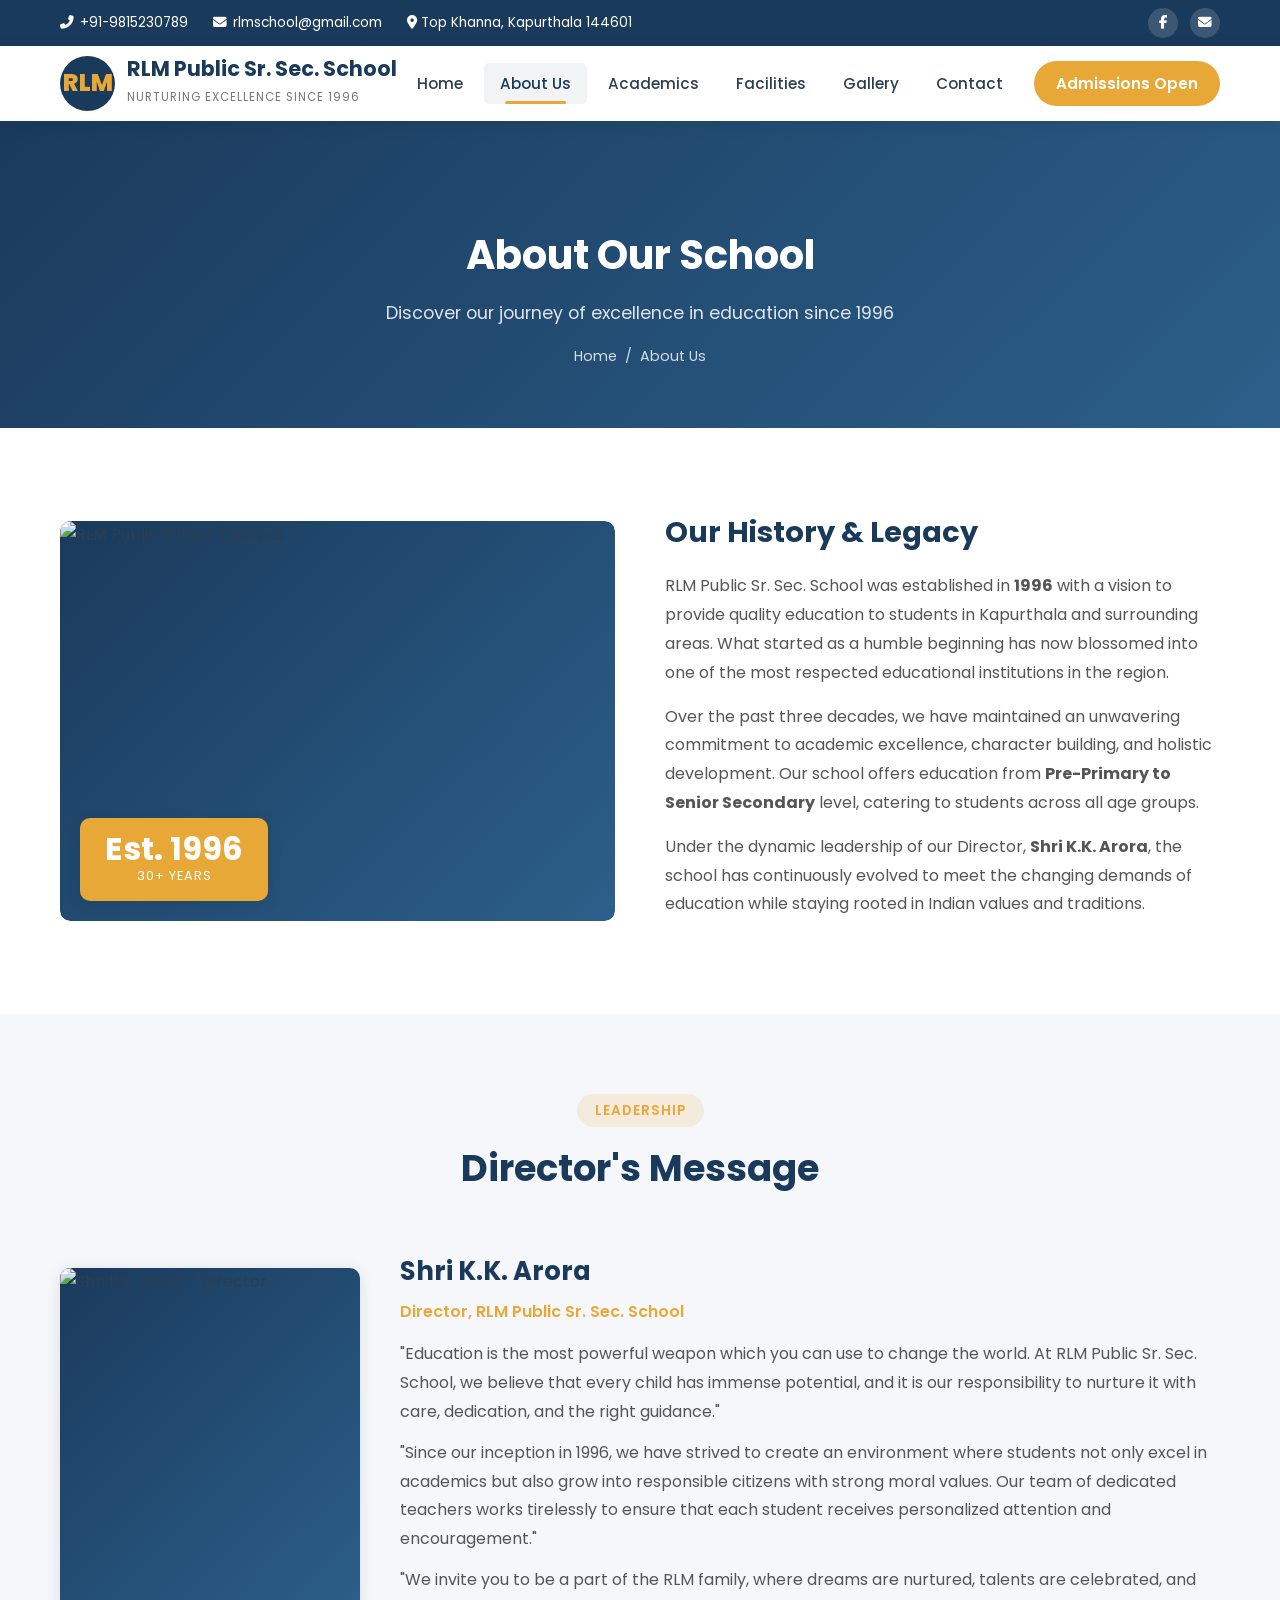
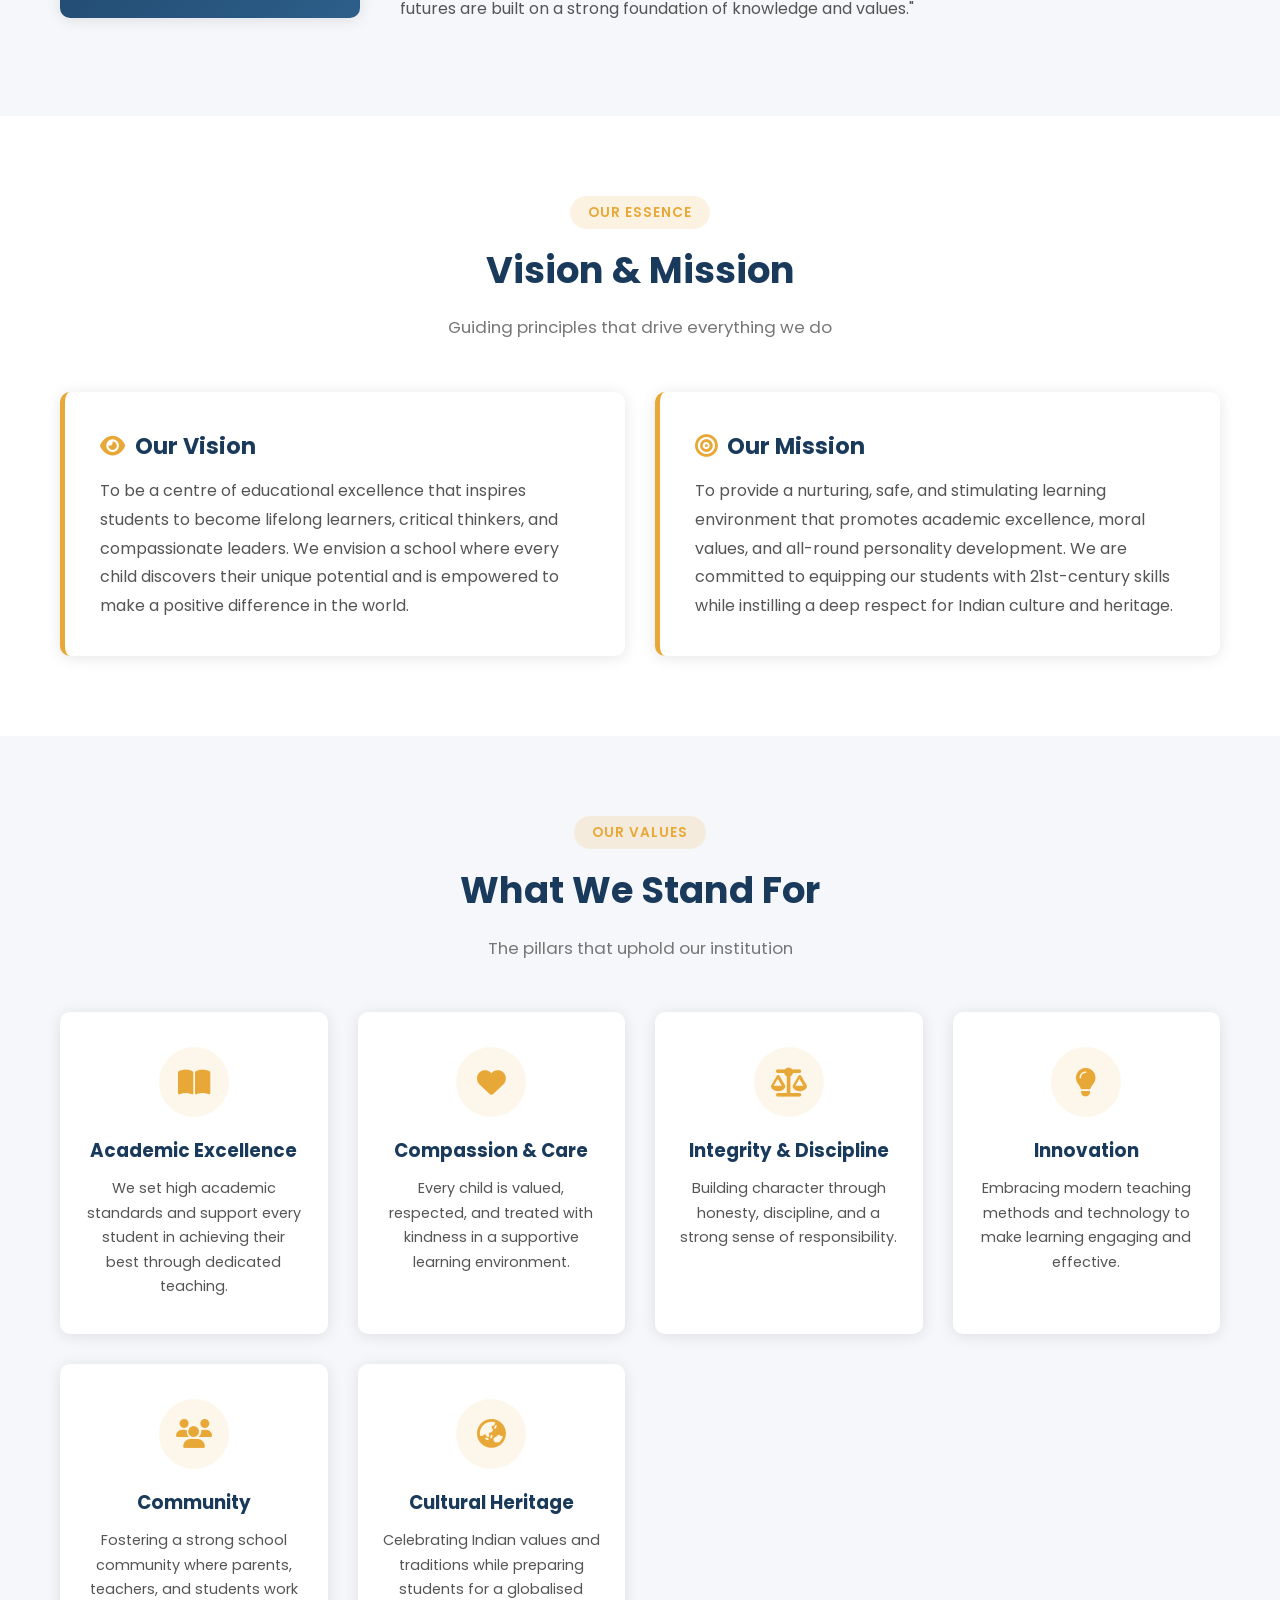
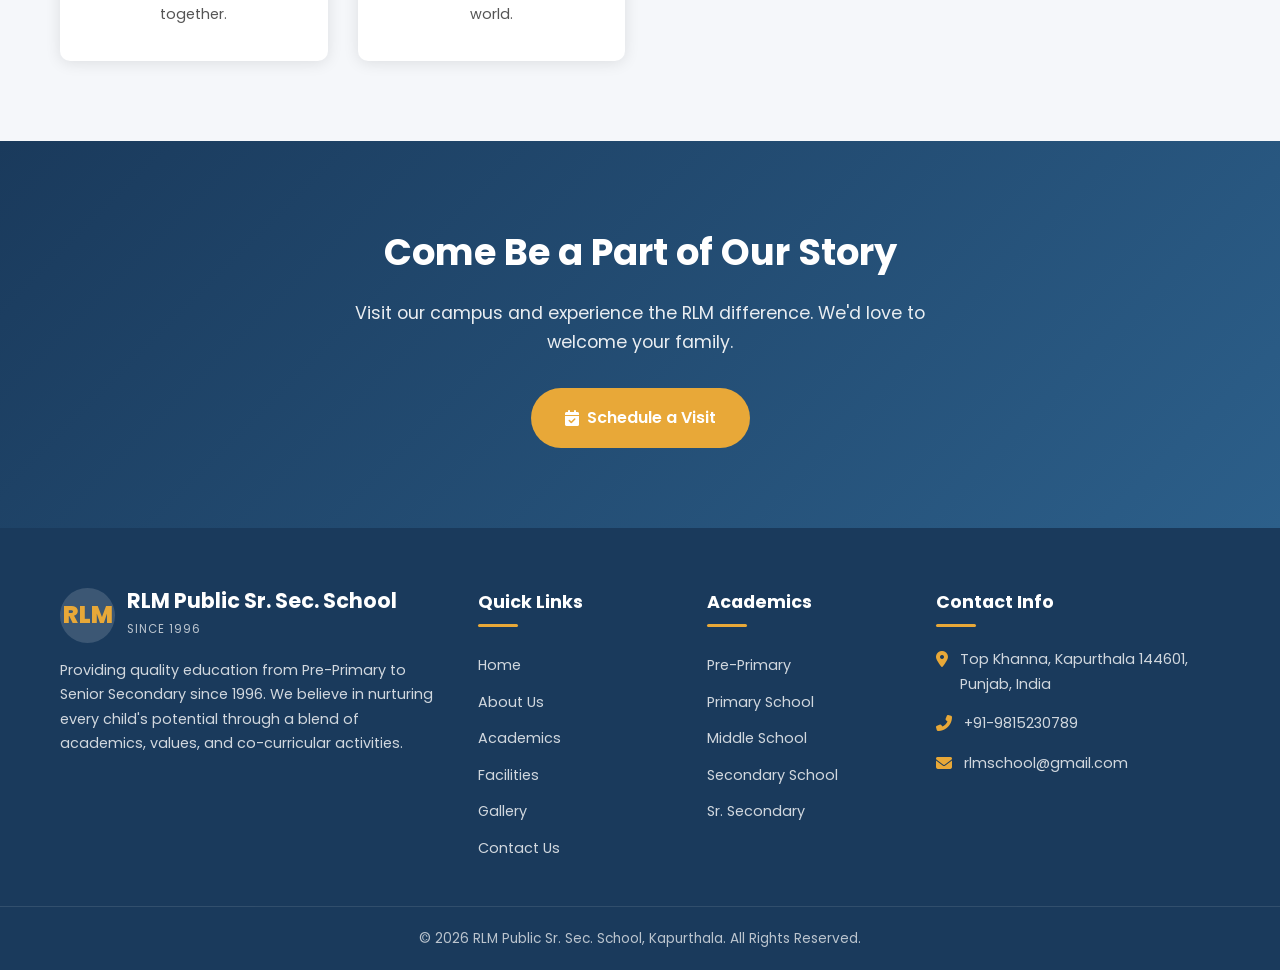
==== about.html @ 1c96d5ab "initial commit" ====
<!DOCTYPE html>
<html lang="en">
<head>
    <meta charset="UTF-8">
    <meta name="viewport" content="width=device-width, initial-scale=1.0">
    <title>About Us | RLM Public Sr. Sec. School</title>
    <meta name="description" content="Learn about RLM Public Sr. Sec. School's history, vision, mission, and leadership. Established 1996 in Kapurthala.">
    <link rel="preconnect" href="https://fonts.googleapis.com">
    <link rel="preconnect" href="https://fonts.gstatic.com" crossorigin>
    <link href="https://fonts.googleapis.com/css2?family=Poppins:wght@300;400;500;600;700;800&display=swap" rel="stylesheet">
    <link rel="stylesheet" href="https://cdnjs.cloudflare.com/ajax/libs/font-awesome/6.5.1/css/all.min.css">
    <link rel="stylesheet" href="css/style.css">
</head>
<body>

    <!-- Top Bar -->
    <div class="top-bar">
        <div class="container">
            <div class="top-bar-left">
                <a href="tel:+919815230789"><i class="fas fa-phone-alt"></i> +91-9815230789</a>
                <a href="mailto:rlmschool@gmail.com"><i class="fas fa-envelope"></i> rlmschool@gmail.com</a>
                <span><i class="fas fa-map-marker-alt"></i> Top Khanna, Kapurthala 144601</span>
            </div>
            <div class="top-bar-right">
                <a href="https://www.facebook.com/p/RLM-Public-SrSecSchool-100057081084611/" target="_blank" rel="noopener" aria-label="Facebook"><i class="fab fa-facebook-f"></i></a>
                <a href="mailto:rlmschool@gmail.com" aria-label="Email"><i class="fas fa-envelope"></i></a>
            </div>
        </div>
    </div>

    <!-- Header -->
    <header class="header">
        <div class="container">
            <a href="index.html" class="logo">
                <div class="logo-icon">RLM</div>
                <div class="logo-text">
                    <h1>RLM Public Sr. Sec. School</h1>
                    <span>Nurturing Excellence Since 1996</span>
                </div>
            </a>
            <nav class="nav-links">
                <a href="index.html">Home</a>
                <a href="about.html" class="active">About Us</a>
                <a href="academics.html">Academics</a>
                <a href="facilities.html">Facilities</a>
                <a href="gallery.html">Gallery</a>
                <a href="contact.html">Contact</a>
                <a href="contact.html" class="btn-admission">Admissions Open</a>
            </nav>
            <button class="hamburger" aria-label="Toggle menu">
                <span></span>
                <span></span>
                <span></span>
            </button>
        </div>
    </header>

    <!-- Page Banner -->
    <section class="page-banner">
        <div class="container">
            <h2>About Our School</h2>
            <p>Discover our journey of excellence in education since 1996</p>
            <div class="breadcrumb">
                <a href="index.html">Home</a> / <span>About Us</span>
            </div>
        </div>
    </section>

    <!-- School History -->
    <section class="section">
        <div class="container">
            <div class="about-grid">
                <div class="about-image">
                    <img src="images/school-building.jpg" alt="RLM Public School Campus"
                         onerror="this.style.background='linear-gradient(135deg, #1a3a5c, #2c5f8a)'; this.style.height='400px';">
                    <div class="experience-badge">
                        <h3>Est. 1996</h3>
                        <p>30+ Years</p>
                    </div>
                </div>
                <div class="about-content">
                    <h3>Our History & Legacy</h3>
                    <p>RLM Public Sr. Sec. School was established in <strong>1996</strong> with a vision to provide quality education to students in Kapurthala and surrounding areas. What started as a humble beginning has now blossomed into one of the most respected educational institutions in the region.</p>
                    <p>Over the past three decades, we have maintained an unwavering commitment to academic excellence, character building, and holistic development. Our school offers education from <strong>Pre-Primary to Senior Secondary</strong> level, catering to students across all age groups.</p>
                    <p>Under the dynamic leadership of our Director, <strong>Shri K.K. Arora</strong>, the school has continuously evolved to meet the changing demands of education while staying rooted in Indian values and traditions.</p>
                </div>
            </div>
        </div>
    </section>

    <!-- Director's Message -->
    <section class="section section-light">
        <div class="container">
            <div class="section-header">
                <span class="label">Leadership</span>
                <h2>Director's Message</h2>
            </div>
            <div class="director-section">
                <div class="director-image">
                    <img src="images/director.jpg" alt="Shri K.K. Arora - Director"
                         onerror="this.style.background='linear-gradient(135deg, #1a3a5c, #2c5f8a)'; this.style.display='flex'; this.style.height='100%';">
                </div>
                <div class="director-info">
                    <h3>Shri K.K. Arora</h3>
                    <span class="designation">Director, RLM Public Sr. Sec. School</span>
                    <p>"Education is the most powerful weapon which you can use to change the world. At RLM Public Sr. Sec. School, we believe that every child has immense potential, and it is our responsibility to nurture it with care, dedication, and the right guidance."</p>
                    <p>"Since our inception in 1996, we have strived to create an environment where students not only excel in academics but also grow into responsible citizens with strong moral values. Our team of dedicated teachers works tirelessly to ensure that each student receives personalized attention and encouragement."</p>
                    <p>"We invite you to be a part of the RLM family, where dreams are nurtured, talents are celebrated, and futures are built on a strong foundation of knowledge and values."</p>
                </div>
            </div>
        </div>
    </section>

    <!-- Vision & Mission -->
    <section class="section">
        <div class="container">
            <div class="section-header">
                <span class="label">Our Essence</span>
                <h2>Vision & Mission</h2>
                <p>Guiding principles that drive everything we do</p>
            </div>
            <div class="vision-mission-grid">
                <div class="vm-card">
                    <h3><i class="fas fa-eye"></i> Our Vision</h3>
                    <p>To be a centre of educational excellence that inspires students to become lifelong learners, critical thinkers, and compassionate leaders. We envision a school where every child discovers their unique potential and is empowered to make a positive difference in the world.</p>
                </div>
                <div class="vm-card">
                    <h3><i class="fas fa-bullseye"></i> Our Mission</h3>
                    <p>To provide a nurturing, safe, and stimulating learning environment that promotes academic excellence, moral values, and all-round personality development. We are committed to equipping our students with 21st-century skills while instilling a deep respect for Indian culture and heritage.</p>
                </div>
            </div>
        </div>
    </section>

    <!-- Core Values -->
    <section class="section section-light">
        <div class="container">
            <div class="section-header">
                <span class="label">Our Values</span>
                <h2>What We Stand For</h2>
                <p>The pillars that uphold our institution</p>
            </div>
            <div class="why-grid">
                <div class="why-card">
                    <div class="icon-circle"><i class="fas fa-book-open"></i></div>
                    <h3>Academic Excellence</h3>
                    <p>We set high academic standards and support every student in achieving their best through dedicated teaching.</p>
                </div>
                <div class="why-card">
                    <div class="icon-circle"><i class="fas fa-heart"></i></div>
                    <h3>Compassion & Care</h3>
                    <p>Every child is valued, respected, and treated with kindness in a supportive learning environment.</p>
                </div>
                <div class="why-card">
                    <div class="icon-circle"><i class="fas fa-balance-scale"></i></div>
                    <h3>Integrity & Discipline</h3>
                    <p>Building character through honesty, discipline, and a strong sense of responsibility.</p>
                </div>
                <div class="why-card">
                    <div class="icon-circle"><i class="fas fa-lightbulb"></i></div>
                    <h3>Innovation</h3>
                    <p>Embracing modern teaching methods and technology to make learning engaging and effective.</p>
                </div>
                <div class="why-card">
                    <div class="icon-circle"><i class="fas fa-users"></i></div>
                    <h3>Community</h3>
                    <p>Fostering a strong school community where parents, teachers, and students work together.</p>
                </div>
                <div class="why-card">
                    <div class="icon-circle"><i class="fas fa-globe-asia"></i></div>
                    <h3>Cultural Heritage</h3>
                    <p>Celebrating Indian values and traditions while preparing students for a globalised world.</p>
                </div>
            </div>
        </div>
    </section>

    <!-- CTA -->
    <section class="cta-section">
        <div class="container">
            <h2>Come Be a Part of Our Story</h2>
            <p>Visit our campus and experience the RLM difference. We'd love to welcome your family.</p>
            <a href="contact.html" class="btn btn-primary"><i class="fas fa-calendar-check"></i> Schedule a Visit</a>
        </div>
    </section>

    <!-- Footer -->
    <footer class="footer">
        <div class="container">
            <div class="footer-grid">
                <div class="footer-about">
                    <a href="index.html" class="logo">
                        <div class="logo-icon">RLM</div>
                        <div class="logo-text">
                            <h1 style="color: #fff;">RLM Public Sr. Sec. School</h1>
                            <span style="color: rgba(255,255,255,0.7);">Since 1996</span>
                        </div>
                    </a>
                    <p>Providing quality education from Pre-Primary to Senior Secondary since 1996. We believe in nurturing every child's potential through a blend of academics, values, and co-curricular activities.</p>
                </div>
                <div class="footer-links">
                    <h4>Quick Links</h4>
                    <a href="index.html">Home</a>
                    <a href="about.html">About Us</a>
                    <a href="academics.html">Academics</a>
                    <a href="facilities.html">Facilities</a>
                    <a href="gallery.html">Gallery</a>
                    <a href="contact.html">Contact Us</a>
                </div>
                <div class="footer-links">
                    <h4>Academics</h4>
                    <a href="academics.html">Pre-Primary</a>
                    <a href="academics.html">Primary School</a>
                    <a href="academics.html">Middle School</a>
                    <a href="academics.html">Secondary School</a>
                    <a href="academics.html">Sr. Secondary</a>
                </div>
                <div>
                    <h4>Contact Info</h4>
                    <div class="footer-contact-item">
                        <i class="fas fa-map-marker-alt"></i>
                        <p>Top Khanna, Kapurthala 144601, Punjab, India</p>
                    </div>
                    <div class="footer-contact-item">
                        <i class="fas fa-phone-alt"></i>
                        <a href="tel:+919815230789">+91-9815230789</a>
                    </div>
                    <div class="footer-contact-item">
                        <i class="fas fa-envelope"></i>
                        <a href="mailto:rlmschool@gmail.com">rlmschool@gmail.com</a>
                    </div>
                </div>
            </div>
        </div>
        <div class="footer-bottom">
            <div class="container">
                &copy; 2026 RLM Public Sr. Sec. School, Kapurthala. All Rights Reserved.
            </div>
        </div>
    </footer>

    <button class="scroll-top" aria-label="Scroll to top"><i class="fas fa-arrow-up"></i></button>
    <div class="lightbox"><span class="lightbox-close">&times;</span><img src="" alt=""></div>
    <script src="js/main.js"></script>
</body>
</html>
---- css/style.css ----
/* ===== ROOT VARIABLES ===== */
:root {
    --primary: #1a3a5c;
    --primary-light: #2c5f8a;
    --secondary: #e8a838;
    --secondary-light: #f0c060;
    --accent: #c0392b;
    --white: #ffffff;
    --light-bg: #f5f7fa;
    --light-gray: #e9ecef;
    --text-dark: #2c3e50;
    --text-medium: #555;
    --text-light: #777;
    --shadow: 0 2px 15px rgba(0,0,0,0.1);
    --shadow-hover: 0 8px 30px rgba(0,0,0,0.15);
    --radius: 10px;
    --transition: all 0.3s ease;
}

/* ===== RESET & BASE ===== */
*, *::before, *::after {
    margin: 0;
    padding: 0;
    box-sizing: border-box;
}

html {
    scroll-behavior: smooth;
}

body {
    font-family: 'Poppins', sans-serif;
    color: var(--text-dark);
    line-height: 1.7;
    overflow-x: hidden;
}

a {
    text-decoration: none;
    color: inherit;
}

ul {
    list-style: none;
}

img {
    max-width: 100%;
    height: auto;
    display: block;
}

.container {
    max-width: 1200px;
    margin: 0 auto;
    padding: 0 20px;
}

/* ===== TOP BAR ===== */
.top-bar {
    background: var(--primary);
    color: var(--white);
    padding: 8px 0;
    font-size: 0.85rem;
}

.top-bar .container {
    display: flex;
    justify-content: space-between;
    align-items: center;
    flex-wrap: wrap;
    gap: 10px;
}

.top-bar-left {
    display: flex;
    gap: 25px;
    align-items: center;
}

.top-bar-left a {
    color: var(--white);
    display: flex;
    align-items: center;
    gap: 6px;
    transition: var(--transition);
}

.top-bar-left a:hover {
    color: var(--secondary);
}

.top-bar-right {
    display: flex;
    gap: 12px;
}

.top-bar-right a {
    color: var(--white);
    width: 30px;
    height: 30px;
    border-radius: 50%;
    display: flex;
    align-items: center;
    justify-content: center;
    background: rgba(255,255,255,0.15);
    transition: var(--transition);
}

.top-bar-right a:hover {
    background: var(--secondary);
    transform: scale(1.1);
}

/* ===== HEADER / NAVBAR ===== */
.header {
    background: var(--white);
    box-shadow: var(--shadow);
    position: sticky;
    top: 0;
    z-index: 1000;
}

.header .container {
    display: flex;
    justify-content: space-between;
    align-items: center;
    padding: 10px 20px;
}

.logo {
    display: flex;
    align-items: center;
    gap: 12px;
}

.logo-icon {
    width: 55px;
    height: 55px;
    background: var(--primary);
    border-radius: 50%;
    display: flex;
    align-items: center;
    justify-content: center;
    color: var(--secondary);
    font-size: 1.5rem;
    font-weight: 800;
    flex-shrink: 0;
}

.logo-text h1 {
    font-size: 1.3rem;
    color: var(--primary);
    font-weight: 700;
    line-height: 1.2;
}

.logo-text span {
    font-size: 0.72rem;
    color: var(--text-light);
    letter-spacing: 1px;
    text-transform: uppercase;
}

.nav-links {
    display: flex;
    gap: 5px;
    align-items: center;
}

.nav-links a {
    padding: 8px 16px;
    font-size: 0.95rem;
    color: var(--text-dark);
    font-weight: 500;
    border-radius: 5px;
    transition: var(--transition);
    position: relative;
}

.nav-links a:hover,
.nav-links a.active {
    color: var(--primary);
    background: rgba(26,58,92,0.06);
}

.nav-links a.active::after {
    content: '';
    position: absolute;
    bottom: 0;
    left: 50%;
    transform: translateX(-50%);
    width: 60%;
    height: 3px;
    background: var(--secondary);
    border-radius: 2px;
}

.nav-links .btn-admission {
    background: var(--secondary);
    color: var(--white);
    padding: 10px 22px;
    border-radius: 25px;
    font-weight: 600;
    margin-left: 10px;
}

.nav-links .btn-admission:hover {
    background: var(--secondary-light);
    transform: translateY(-2px);
}

/* Hamburger */
.hamburger {
    display: none;
    flex-direction: column;
    gap: 5px;
    cursor: pointer;
    z-index: 1001;
    background: none;
    border: none;
    padding: 5px;
}

.hamburger span {
    width: 28px;
    height: 3px;
    background: var(--primary);
    border-radius: 3px;
    transition: var(--transition);
}

.hamburger.active span:nth-child(1) {
    transform: rotate(45deg) translate(6px, 6px);
}

.hamburger.active span:nth-child(2) {
    opacity: 0;
}

.hamburger.active span:nth-child(3) {
    transform: rotate(-45deg) translate(6px, -6px);
}

/* ===== HERO SECTION ===== */
.hero {
    position: relative;
    min-height: 85vh;
    display: flex;
    align-items: center;
    justify-content: center;
    text-align: center;
    background: linear-gradient(135deg, var(--primary) 0%, var(--primary-light) 100%);
    overflow: hidden;
}

.hero-bg-pattern {
    position: absolute;
    inset: 0;
    background-image: 
        radial-gradient(circle at 20% 50%, rgba(232,168,56,0.15) 0%, transparent 50%),
        radial-gradient(circle at 80% 20%, rgba(255,255,255,0.08) 0%, transparent 40%),
        radial-gradient(circle at 60% 80%, rgba(232,168,56,0.1) 0%, transparent 45%);
}

.hero-content {
    position: relative;
    z-index: 2;
    color: var(--white);
    padding: 40px 20px;
    max-width: 800px;
}

.hero-badge {
    display: inline-block;
    background: rgba(232,168,56,0.2);
    border: 1px solid rgba(232,168,56,0.4);
    padding: 6px 20px;
    border-radius: 25px;
    font-size: 0.85rem;
    margin-bottom: 20px;
    letter-spacing: 1px;
}

.hero-content h2 {
    font-size: 3.2rem;
    font-weight: 800;
    line-height: 1.2;
    margin-bottom: 15px;
    text-shadow: 0 2px 10px rgba(0,0,0,0.2);
}

.hero-content h2 span {
    color: var(--secondary);
}

.hero-content p {
    font-size: 1.15rem;
    opacity: 0.9;
    margin-bottom: 35px;
    max-width: 600px;
    margin-left: auto;
    margin-right: auto;
}

.hero-buttons {
    display: flex;
    gap: 15px;
    justify-content: center;
    flex-wrap: wrap;
}

.btn {
    display: inline-flex;
    align-items: center;
    gap: 8px;
    padding: 14px 32px;
    border-radius: 30px;
    font-weight: 600;
    font-size: 1rem;
    transition: var(--transition);
    border: 2px solid transparent;
    cursor: pointer;
    font-family: inherit;
}

.btn-primary {
    background: var(--secondary);
    color: var(--white);
}

.btn-primary:hover {
    background: var(--secondary-light);
    transform: translateY(-3px);
    box-shadow: 0 8px 25px rgba(232,168,56,0.4);
}

.btn-outline {
    background: transparent;
    color: var(--white);
    border-color: rgba(255,255,255,0.5);
}

.btn-outline:hover {
    background: var(--white);
    color: var(--primary);
    transform: translateY(-3px);
}

.hero-stats {
    display: flex;
    justify-content: center;
    gap: 50px;
    margin-top: 50px;
    flex-wrap: wrap;
}

.hero-stat {
    text-align: center;
}

.hero-stat h3 {
    font-size: 2.5rem;
    font-weight: 800;
    color: var(--secondary);
}

.hero-stat p {
    font-size: 0.9rem;
    opacity: 0.8;
    margin-bottom: 0;
}

/* ===== MARQUEE / ANNOUNCEMENT ===== */
.announcement-bar {
    background: var(--secondary);
    color: var(--white);
    padding: 10px 0;
    overflow: hidden;
}

.marquee-content {
    display: flex;
    animation: marqueeScroll 25s linear infinite;
    white-space: nowrap;
    gap: 80px;
}

.marquee-content span {
    display: inline-flex;
    align-items: center;
    gap: 8px;
    font-weight: 500;
    font-size: 0.95rem;
}

@keyframes marqueeScroll {
    0% { transform: translateX(0); }
    100% { transform: translateX(-50%); }
}

/* ===== SECTION COMMON ===== */
.section {
    padding: 80px 0;
}

.section-light {
    background: var(--light-bg);
}

.section-header {
    text-align: center;
    margin-bottom: 50px;
}

.section-header .label {
    display: inline-block;
    background: rgba(232,168,56,0.15);
    color: var(--secondary);
    padding: 5px 18px;
    border-radius: 20px;
    font-size: 0.85rem;
    font-weight: 600;
    margin-bottom: 10px;
    letter-spacing: 1px;
    text-transform: uppercase;
}

.section-header h2 {
    font-size: 2.3rem;
    color: var(--primary);
    margin-bottom: 12px;
}

.section-header p {
    color: var(--text-light);
    max-width: 600px;
    margin: 0 auto;
    font-size: 1.05rem;
}

/* ===== ABOUT SECTION (Home) ===== */
.about-grid {
    display: grid;
    grid-template-columns: 1fr 1fr;
    gap: 50px;
    align-items: center;
}

.about-image {
    position: relative;
    border-radius: var(--radius);
    overflow: hidden;
}

.about-image img {
    width: 100%;
    height: 400px;
    object-fit: cover;
    border-radius: var(--radius);
}

.about-image .experience-badge {
    position: absolute;
    bottom: 20px;
    left: 20px;
    background: var(--secondary);
    color: var(--white);
    padding: 15px 25px;
    border-radius: var(--radius);
    text-align: center;
    box-shadow: var(--shadow);
}

.experience-badge h3 {
    font-size: 2rem;
    line-height: 1;
}

.experience-badge p {
    font-size: 0.8rem;
    text-transform: uppercase;
    letter-spacing: 1px;
}

.about-content h3 {
    font-size: 1.8rem;
    color: var(--primary);
    margin-bottom: 15px;
}

.about-content p {
    color: var(--text-medium);
    margin-bottom: 15px;
    line-height: 1.8;
}

.about-features {
    display: grid;
    grid-template-columns: 1fr 1fr;
    gap: 15px;
    margin-top: 25px;
}

.about-feature {
    display: flex;
    align-items: center;
    gap: 10px;
    padding: 10px;
    background: var(--light-bg);
    border-radius: 8px;
}

.about-feature i {
    color: var(--secondary);
    font-size: 1.2rem;
}

.about-feature span {
    font-weight: 500;
    font-size: 0.9rem;
}

/* ===== PROGRAMS / ACADEMICS CARDS ===== */
.programs-grid {
    display: grid;
    grid-template-columns: repeat(auto-fit, minmax(280px, 1fr));
    gap: 30px;
}

.program-card {
    background: var(--white);
    border-radius: var(--radius);
    overflow: hidden;
    box-shadow: var(--shadow);
    transition: var(--transition);
}

.program-card:hover {
    transform: translateY(-8px);
    box-shadow: var(--shadow-hover);
}

.program-card-icon {
    height: 180px;
    display: flex;
    align-items: center;
    justify-content: center;
    font-size: 4rem;
    color: var(--white);
}

.program-card-icon.pre-primary { background: linear-gradient(135deg, #e74c3c, #e8a838); }
.program-card-icon.primary { background: linear-gradient(135deg, #3498db, #2ecc71); }
.program-card-icon.middle { background: linear-gradient(135deg, #9b59b6, #3498db); }
.program-card-icon.secondary { background: linear-gradient(135deg, #1a3a5c, #2c5f8a); }
.program-card-icon.sr-secondary { background: linear-gradient(135deg, #e8a838, #e74c3c); }

.program-card-body {
    padding: 25px;
}

.program-card-body h3 {
    font-size: 1.3rem;
    color: var(--primary);
    margin-bottom: 10px;
}

.program-card-body p {
    color: var(--text-medium);
    font-size: 0.95rem;
    line-height: 1.7;
}

/* ===== FACILITIES ===== */
.facilities-grid {
    display: grid;
    grid-template-columns: repeat(auto-fit, minmax(250px, 1fr));
    gap: 25px;
}

.facility-card {
    background: var(--white);
    padding: 30px;
    border-radius: var(--radius);
    text-align: center;
    box-shadow: var(--shadow);
    transition: var(--transition);
    border-top: 4px solid transparent;
}

.facility-card:hover {
    transform: translateY(-5px);
    border-top-color: var(--secondary);
    box-shadow: var(--shadow-hover);
}

.facility-card i {
    font-size: 2.5rem;
    color: var(--secondary);
    margin-bottom: 15px;
}

.facility-card h3 {
    font-size: 1.15rem;
    color: var(--primary);
    margin-bottom: 10px;
}

.facility-card p {
    color: var(--text-medium);
    font-size: 0.9rem;
}

/* ===== WHY CHOOSE US ===== */
.why-grid {
    display: grid;
    grid-template-columns: repeat(auto-fit, minmax(250px, 1fr));
    gap: 30px;
}

.why-card {
    text-align: center;
    padding: 35px 25px;
    border-radius: var(--radius);
    background: var(--white);
    box-shadow: var(--shadow);
    transition: var(--transition);
}

.why-card:hover {
    transform: translateY(-5px);
    box-shadow: var(--shadow-hover);
}

.why-card .icon-circle {
    width: 70px;
    height: 70px;
    border-radius: 50%;
    background: rgba(232,168,56,0.1);
    display: flex;
    align-items: center;
    justify-content: center;
    margin: 0 auto 18px;
}

.why-card .icon-circle i {
    font-size: 1.8rem;
    color: var(--secondary);
}

.why-card h3 {
    font-size: 1.15rem;
    color: var(--primary);
    margin-bottom: 10px;
}

.why-card p {
    color: var(--text-medium);
    font-size: 0.9rem;
}

/* ===== GALLERY ===== */
.gallery-grid {
    display: grid;
    grid-template-columns: repeat(auto-fill, minmax(280px, 1fr));
    gap: 20px;
}

.gallery-item {
    position: relative;
    border-radius: var(--radius);
    overflow: hidden;
    height: 250px;
    cursor: pointer;
}

.gallery-item img {
    width: 100%;
    height: 100%;
    object-fit: cover;
    transition: transform 0.5s ease;
}

.gallery-item:hover img {
    transform: scale(1.1);
}

.gallery-overlay {
    position: absolute;
    inset: 0;
    background: rgba(26,58,92,0.6);
    display: flex;
    align-items: center;
    justify-content: center;
    opacity: 0;
    transition: var(--transition);
}

.gallery-item:hover .gallery-overlay {
    opacity: 1;
}

.gallery-overlay i {
    color: var(--white);
    font-size: 2rem;
}

/* ===== CTA SECTION ===== */
.cta-section {
    background: linear-gradient(135deg, var(--primary) 0%, var(--primary-light) 100%);
    padding: 80px 0;
    text-align: center;
    color: var(--white);
}

.cta-section h2 {
    font-size: 2.3rem;
    margin-bottom: 15px;
}

.cta-section p {
    font-size: 1.1rem;
    opacity: 0.9;
    max-width: 600px;
    margin: 0 auto 30px;
}

/* ===== CONTACT / MAP ===== */
.contact-grid {
    display: grid;
    grid-template-columns: 1fr 1fr;
    gap: 40px;
}

.contact-info-cards {
    display: flex;
    flex-direction: column;
    gap: 20px;
}

.contact-card {
    display: flex;
    align-items: flex-start;
    gap: 18px;
    padding: 25px;
    background: var(--white);
    border-radius: var(--radius);
    box-shadow: var(--shadow);
    transition: var(--transition);
}

.contact-card:hover {
    transform: translateX(5px);
    box-shadow: var(--shadow-hover);
}

.contact-card .icon-box {
    width: 55px;
    height: 55px;
    border-radius: 12px;
    background: rgba(232,168,56,0.12);
    display: flex;
    align-items: center;
    justify-content: center;
    flex-shrink: 0;
}

.contact-card .icon-box i {
    font-size: 1.4rem;
    color: var(--secondary);
}

.contact-card h4 {
    font-size: 1.05rem;
    color: var(--primary);
    margin-bottom: 5px;
}

.contact-card p, .contact-card a {
    color: var(--text-medium);
    font-size: 0.95rem;
}

.contact-card a:hover {
    color: var(--secondary);
}

.contact-form {
    background: var(--white);
    padding: 35px;
    border-radius: var(--radius);
    box-shadow: var(--shadow);
}

.contact-form h3 {
    font-size: 1.5rem;
    color: var(--primary);
    margin-bottom: 20px;
}

.form-group {
    margin-bottom: 18px;
}

.form-group label {
    display: block;
    font-weight: 500;
    margin-bottom: 6px;
    color: var(--text-dark);
    font-size: 0.9rem;
}

.form-group input,
.form-group textarea,
.form-group select {
    width: 100%;
    padding: 12px 16px;
    border: 2px solid var(--light-gray);
    border-radius: 8px;
    font-family: inherit;
    font-size: 0.95rem;
    transition: var(--transition);
    outline: none;
}

.form-group input:focus,
.form-group textarea:focus,
.form-group select:focus {
    border-color: var(--primary);
    box-shadow: 0 0 0 3px rgba(26,58,92,0.1);
}

.form-group textarea {
    resize: vertical;
    min-height: 120px;
}

.form-row {
    display: grid;
    grid-template-columns: 1fr 1fr;
    gap: 15px;
}

.btn-submit {
    background: var(--primary);
    color: var(--white);
    padding: 14px 40px;
    border: none;
    border-radius: 30px;
    font-size: 1rem;
    font-weight: 600;
    cursor: pointer;
    transition: var(--transition);
    font-family: inherit;
}

.btn-submit:hover {
    background: var(--primary-light);
    transform: translateY(-2px);
    box-shadow: 0 5px 20px rgba(26,58,92,0.3);
}

.map-container {
    border-radius: var(--radius);
    overflow: hidden;
    box-shadow: var(--shadow);
    margin-top: 50px;
}

.map-container iframe {
    width: 100%;
    height: 350px;
    border: 0;
}

/* ===== ABOUT PAGE ===== */
.page-banner {
    background: linear-gradient(135deg, var(--primary) 0%, var(--primary-light) 100%);
    padding: 100px 0 60px;
    text-align: center;
    color: var(--white);
}

.page-banner h2 {
    font-size: 2.5rem;
    margin-bottom: 10px;
}

.page-banner p {
    font-size: 1.1rem;
    opacity: 0.85;
}

.breadcrumb {
    display: flex;
    justify-content: center;
    gap: 8px;
    margin-top: 15px;
    font-size: 0.9rem;
    opacity: 0.8;
}

.breadcrumb a:hover {
    color: var(--secondary);
}

.vision-mission-grid {
    display: grid;
    grid-template-columns: 1fr 1fr;
    gap: 30px;
}

.vm-card {
    padding: 35px;
    border-radius: var(--radius);
    background: var(--white);
    box-shadow: var(--shadow);
    border-left: 5px solid var(--secondary);
}

.vm-card h3 {
    font-size: 1.4rem;
    color: var(--primary);
    margin-bottom: 12px;
    display: flex;
    align-items: center;
    gap: 10px;
}

.vm-card h3 i {
    color: var(--secondary);
}

.vm-card p {
    color: var(--text-medium);
    line-height: 1.8;
}

.director-section {
    display: grid;
    grid-template-columns: 300px 1fr;
    gap: 40px;
    align-items: center;
}

.director-image {
    width: 300px;
    height: 350px;
    border-radius: var(--radius);
    overflow: hidden;
    box-shadow: var(--shadow);
}

.director-image img {
    width: 100%;
    height: 100%;
    object-fit: cover;
}

.director-info h3 {
    font-size: 1.6rem;
    color: var(--primary);
    margin-bottom: 5px;
}

.director-info .designation {
    color: var(--secondary);
    font-weight: 600;
    margin-bottom: 15px;
    display: block;
}

.director-info p {
    color: var(--text-medium);
    line-height: 1.8;
    margin-bottom: 12px;
}

/* ===== ACADEMICS PAGE ===== */
.academic-detail {
    display: grid;
    grid-template-columns: 1fr 1fr;
    gap: 40px;
    align-items: center;
    margin-bottom: 60px;
    padding-bottom: 60px;
    border-bottom: 1px solid var(--light-gray);
}

.academic-detail:last-child {
    border-bottom: none;
    margin-bottom: 0;
    padding-bottom: 0;
}

.academic-detail.reverse {
    direction: rtl;
}

.academic-detail.reverse > * {
    direction: ltr;
}

.academic-detail-content h3 {
    font-size: 1.5rem;
    color: var(--primary);
    margin-bottom: 12px;
}

.academic-detail-content p {
    color: var(--text-medium);
    margin-bottom: 12px;
    line-height: 1.8;
}

.academic-detail-content ul {
    list-style: none;
    padding: 0;
}

.academic-detail-content ul li {
    padding: 6px 0;
    color: var(--text-medium);
    display: flex;
    align-items: center;
    gap: 10px;
}

.academic-detail-content ul li i {
    color: var(--secondary);
    font-size: 0.8rem;
}

.academic-detail-image {
    border-radius: var(--radius);
    overflow: hidden;
    height: 300px;
}

.academic-detail-image img {
    width: 100%;
    height: 100%;
    object-fit: cover;
}

/* ===== FOOTER ===== */
.footer {
    background: var(--primary);
    color: var(--white);
    padding: 60px 0 0;
}

.footer-grid {
    display: grid;
    grid-template-columns: 2fr 1fr 1fr 1.5fr;
    gap: 40px;
    padding-bottom: 40px;
}

.footer-about .logo {
    margin-bottom: 15px;
}

.footer-about .logo-icon {
    background: rgba(255,255,255,0.15);
}

.footer-about p {
    opacity: 0.8;
    font-size: 0.9rem;
    line-height: 1.7;
}

.footer h4 {
    font-size: 1.1rem;
    margin-bottom: 20px;
    position: relative;
    padding-bottom: 10px;
}

.footer h4::after {
    content: '';
    position: absolute;
    bottom: 0;
    left: 0;
    width: 40px;
    height: 3px;
    background: var(--secondary);
    border-radius: 2px;
}

.footer-links a {
    display: block;
    padding: 6px 0;
    opacity: 0.8;
    font-size: 0.9rem;
    transition: var(--transition);
}

.footer-links a:hover {
    opacity: 1;
    color: var(--secondary);
    padding-left: 5px;
}

.footer-contact-item {
    display: flex;
    gap: 12px;
    margin-bottom: 15px;
    align-items: flex-start;
}

.footer-contact-item i {
    color: var(--secondary);
    margin-top: 4px;
}

.footer-contact-item p, .footer-contact-item a {
    opacity: 0.8;
    font-size: 0.9rem;
}

.footer-contact-item a:hover {
    color: var(--secondary);
    opacity: 1;
}

.footer-bottom {
    border-top: 1px solid rgba(255,255,255,0.15);
    padding: 20px 0;
    text-align: center;
    font-size: 0.85rem;
    opacity: 0.7;
}

/* ===== LIGHTBOX ===== */
.lightbox {
    display: none;
    position: fixed;
    inset: 0;
    background: rgba(0,0,0,0.9);
    z-index: 9999;
    align-items: center;
    justify-content: center;
    padding: 20px;
}

.lightbox.active {
    display: flex;
}

.lightbox img {
    max-width: 90%;
    max-height: 90vh;
    border-radius: 8px;
    box-shadow: 0 0 50px rgba(0,0,0,0.5);
}

.lightbox-close {
    position: absolute;
    top: 20px;
    right: 30px;
    color: var(--white);
    font-size: 2.5rem;
    cursor: pointer;
    line-height: 1;
    z-index: 10000;
}

.lightbox-close:hover {
    color: var(--secondary);
}

/* ===== SCROLL TO TOP ===== */
.scroll-top {
    position: fixed;
    bottom: 30px;
    right: 30px;
    width: 45px;
    height: 45px;
    background: var(--secondary);
    color: var(--white);
    border: none;
    border-radius: 50%;
    cursor: pointer;
    display: none;
    align-items: center;
    justify-content: center;
    font-size: 1.2rem;
    box-shadow: var(--shadow);
    transition: var(--transition);
    z-index: 999;
}

.scroll-top.show {
    display: flex;
}

.scroll-top:hover {
    background: var(--primary);
    transform: translateY(-3px);
}

/* ===== RESPONSIVE ===== */
@media (max-width: 992px) {
    .hero-content h2 {
        font-size: 2.5rem;
    }

    .about-grid,
    .contact-grid,
    .vision-mission-grid,
    .director-section,
    .academic-detail {
        grid-template-columns: 1fr;
    }

    .academic-detail.reverse {
        direction: ltr;
    }

    .director-image {
        width: 200px;
        height: 250px;
        margin: 0 auto;
    }

    .footer-grid {
        grid-template-columns: 1fr 1fr;
    }
}

@media (max-width: 768px) {
    .top-bar .container {
        justify-content: center;
        text-align: center;
    }

    .hamburger {
        display: flex;
    }

    .nav-links {
        position: fixed;
        top: 0;
        right: -100%;
        width: 280px;
        height: 100vh;
        background: var(--white);
        flex-direction: column;
        padding: 80px 30px 30px;
        box-shadow: -5px 0 30px rgba(0,0,0,0.1);
        z-index: 1000;
        transition: var(--transition);
        gap: 5px;
    }

    .nav-links.active {
        right: 0;
    }

    .nav-links a {
        padding: 12px 16px;
        width: 100%;
        border-radius: 8px;
    }

    .hero-content h2 {
        font-size: 2rem;
    }

    .hero-stats {
        gap: 25px;
    }

    .hero-stat h3 {
        font-size: 1.8rem;
    }

    .section {
        padding: 50px 0;
    }

    .section-header h2 {
        font-size: 1.8rem;
    }

    .form-row {
        grid-template-columns: 1fr;
    }

    .footer-grid {
        grid-template-columns: 1fr;
    }

    .about-features {
        grid-template-columns: 1fr;
    }

    .cta-section h2 {
        font-size: 1.8rem;
    }
}

@media (max-width: 480px) {
    .hero-content h2 {
        font-size: 1.6rem;
    }

    .logo-text h1 {
        font-size: 1.1rem;
    }

    .page-banner h2 {
        font-size: 1.8rem;
    }
}
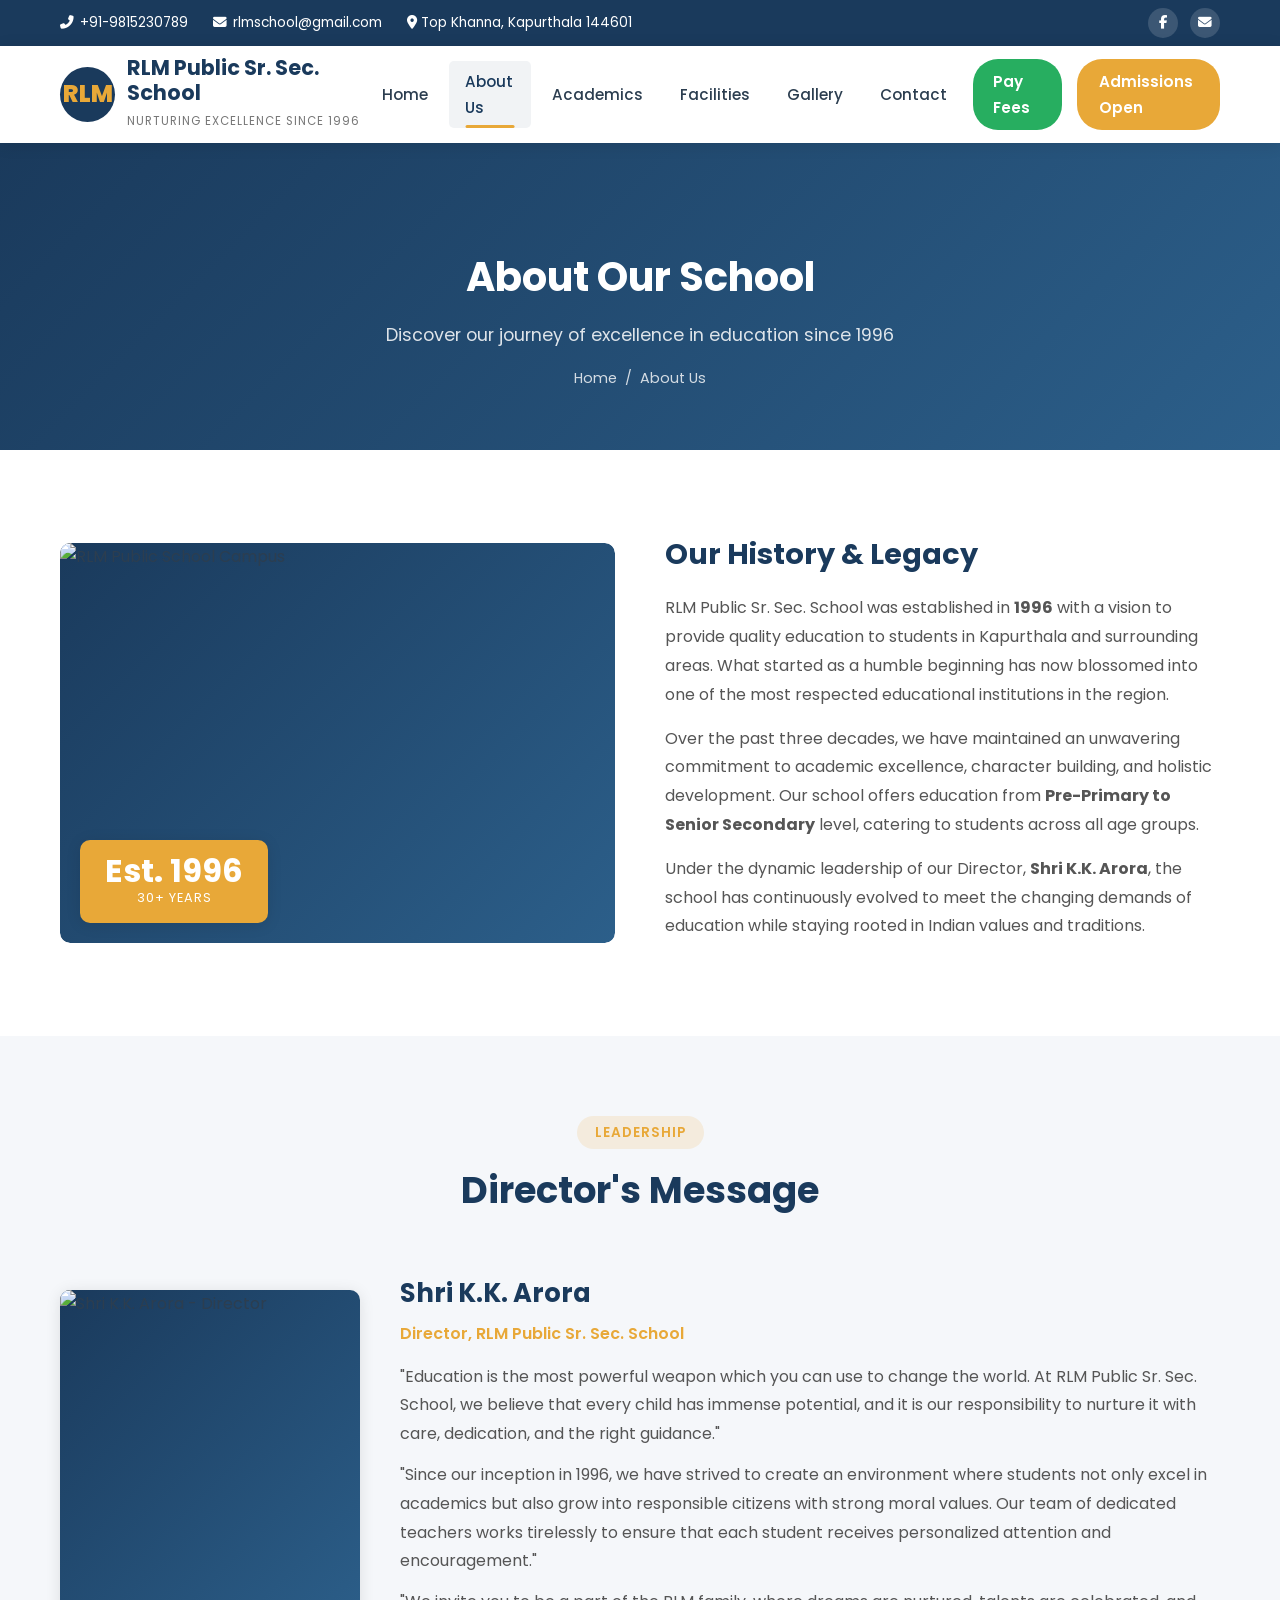
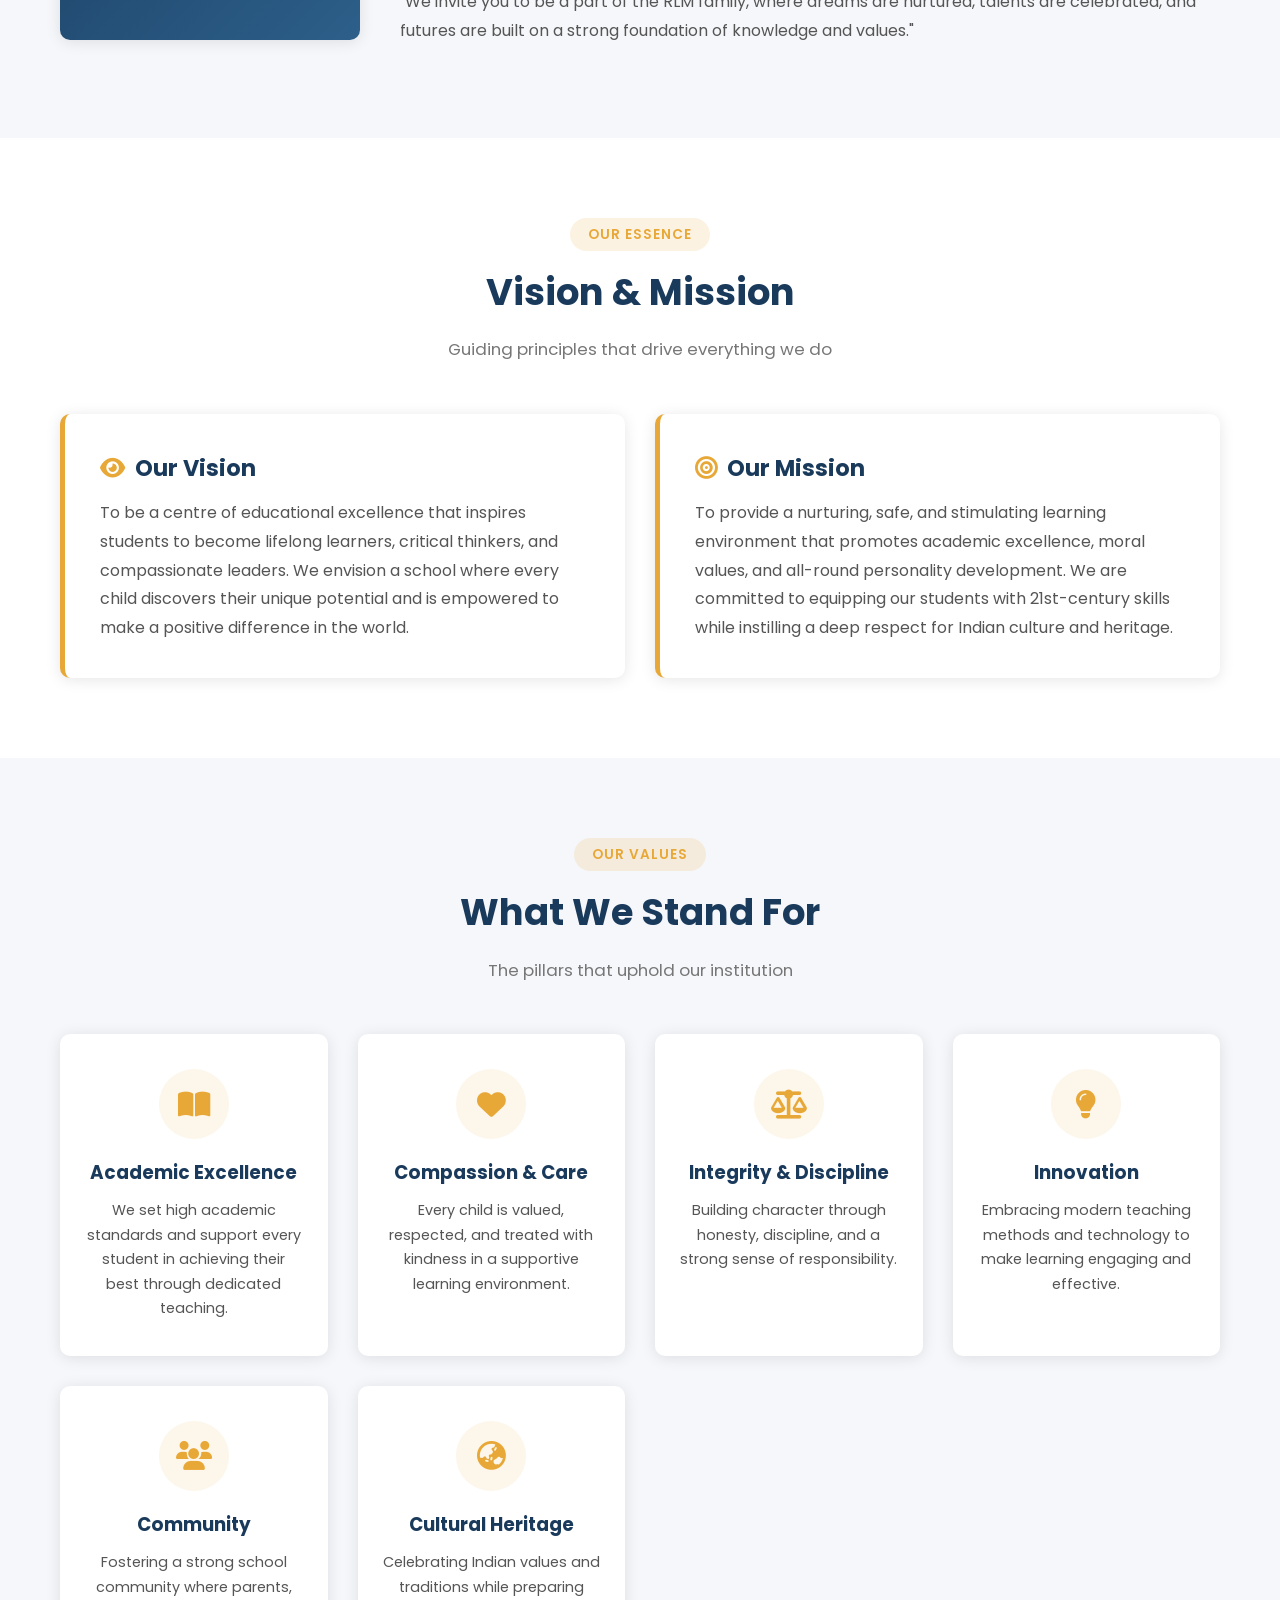
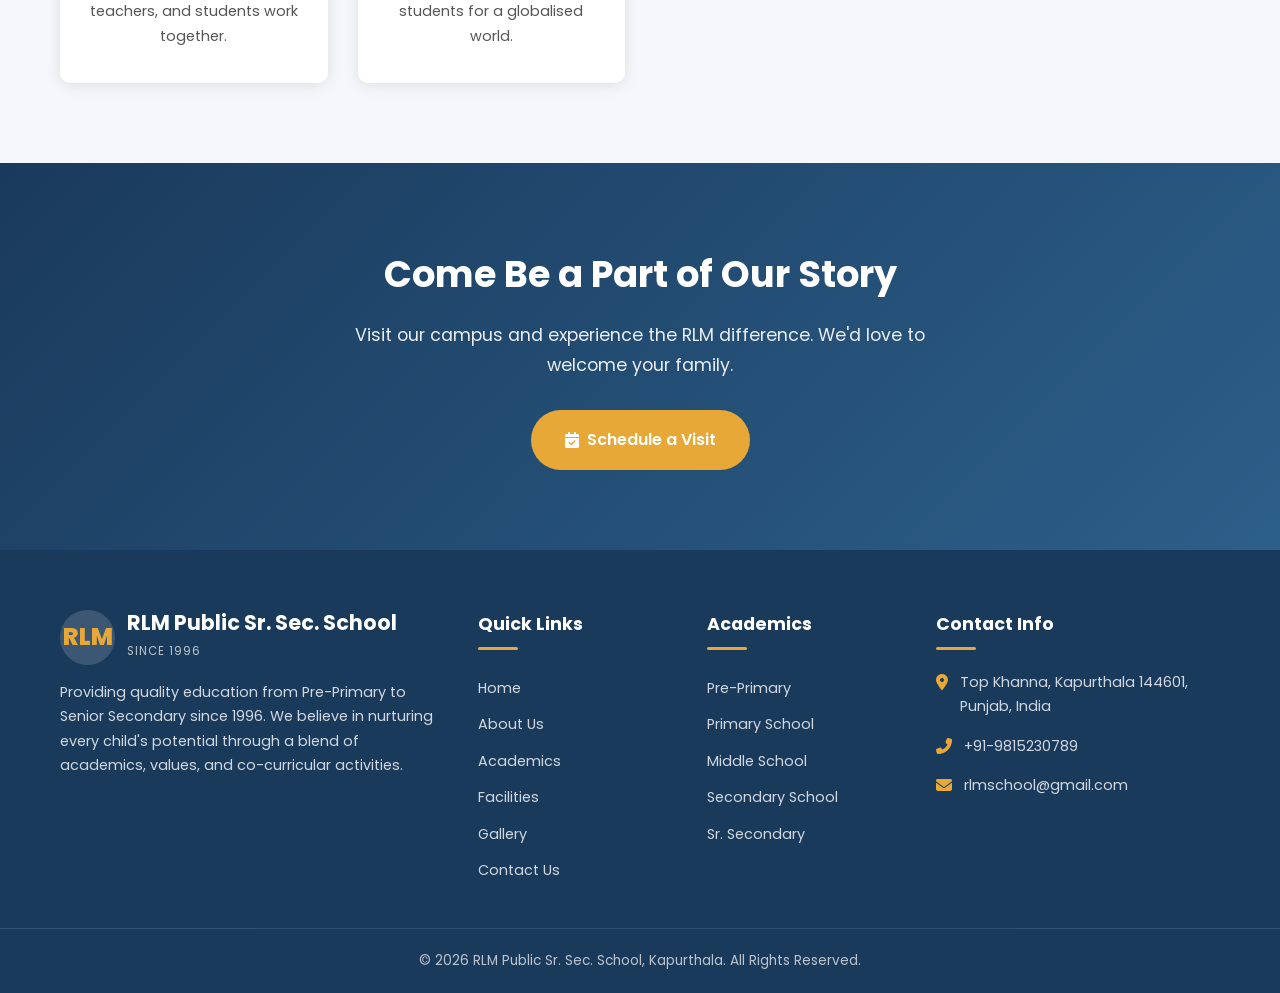
==== commit eeb36f1c: "initial commit" ====
--- a/about.html
+++ b/about.html
@@ -45,6 +45,7 @@
                 <a href="facilities.html">Facilities</a>
                 <a href="gallery.html">Gallery</a>
                 <a href="contact.html">Contact</a>
+                <a href="index.html#pay-fees" class="btn-pay-fees">Pay Fees</a>
                 <a href="contact.html" class="btn-admission">Admissions Open</a>
             </nav>
             <button class="hamburger" aria-label="Toggle menu">
--- a/css/style.css
+++ b/css/style.css
@@ -1134,6 +1134,187 @@
     opacity: 0.7;
 }
 
+/* ===== PAYMENT SECTION ===== */
+.payment-grid {
+    display: grid;
+    grid-template-columns: repeat(auto-fit, minmax(260px, 1fr));
+    gap: 25px;
+}
+
+.payment-card {
+    background: var(--white);
+    border-radius: var(--radius);
+    padding: 30px 25px;
+    text-align: center;
+    box-shadow: var(--shadow);
+    transition: var(--transition);
+    position: relative;
+    overflow: hidden;
+}
+
+.payment-card:hover {
+    transform: translateY(-5px);
+    box-shadow: var(--shadow-hover);
+}
+
+.payment-active {
+    border: 2px solid var(--secondary);
+}
+
+.payment-coming-soon {
+    opacity: 0.75;
+    border: 2px dashed var(--light-gray);
+}
+
+.payment-coming-soon:hover {
+    opacity: 0.9;
+}
+
+.payment-badge {
+    position: absolute;
+    top: 15px;
+    right: -30px;
+    background: #27ae60;
+    color: var(--white);
+    padding: 4px 40px;
+    font-size: 0.75rem;
+    font-weight: 600;
+    text-transform: uppercase;
+    transform: rotate(45deg);
+    letter-spacing: 1px;
+}
+
+.payment-badge.badge-soon {
+    background: var(--text-light);
+}
+
+.payment-icon {
+    margin-bottom: 18px;
+}
+
+.qr-code-img {
+    width: 200px;
+    height: 200px;
+    object-fit: contain;
+    margin: 0 auto;
+    border-radius: 8px;
+    border: 2px solid var(--light-gray);
+    padding: 5px;
+    background: var(--white);
+}
+
+.payment-icon-placeholder {
+    width: 200px;
+    height: 200px;
+    margin: 0 auto 18px;
+    display: flex;
+    align-items: center;
+    justify-content: center;
+    background: var(--light-bg);
+    border-radius: 8px;
+    border: 2px dashed var(--light-gray);
+}
+
+.payment-icon-placeholder i {
+    font-size: 4rem;
+    color: var(--light-gray);
+}
+
+.payment-card h3 {
+    font-size: 1.15rem;
+    color: var(--primary);
+    margin-bottom: 8px;
+}
+
+.payment-card p {
+    color: var(--text-medium);
+    font-size: 0.9rem;
+    line-height: 1.6;
+}
+
+.upi-id {
+    background: var(--light-bg);
+    display: inline-block;
+    padding: 6px 16px;
+    border-radius: 20px;
+    font-size: 0.9rem !important;
+    margin-bottom: 10px !important;
+    cursor: pointer;
+    transition: var(--transition);
+}
+
+.upi-id:hover {
+    background: rgba(232,168,56,0.15);
+}
+
+.upi-id i {
+    color: var(--text-light);
+    font-size: 0.8rem;
+    margin-right: 3px;
+}
+
+.payment-uses {
+    display: flex;
+    flex-wrap: wrap;
+    gap: 8px;
+    justify-content: center;
+    margin-top: 15px;
+}
+
+.payment-uses span {
+    background: rgba(39,174,96,0.1);
+    color: #27ae60;
+    padding: 4px 12px;
+    border-radius: 15px;
+    font-size: 0.8rem;
+    font-weight: 500;
+}
+
+.payment-uses span i {
+    margin-right: 4px;
+}
+
+.coming-soon-tag {
+    display: inline-block;
+    margin-top: 15px;
+    padding: 8px 20px;
+    background: var(--light-bg);
+    border-radius: 20px;
+    color: var(--text-light);
+    font-size: 0.85rem;
+    font-weight: 500;
+}
+
+.coming-soon-tag i {
+    margin-right: 5px;
+}
+
+.btn-pay-fees {
+    background: #27ae60 !important;
+    color: var(--white) !important;
+    padding: 10px 20px !important;
+    border-radius: 25px !important;
+    font-weight: 600 !important;
+    margin-left: 5px !important;
+}
+
+.btn-pay-fees:hover {
+    background: #2ecc71 !important;
+    transform: translateY(-2px);
+}
+
+@media (max-width: 768px) {
+    .qr-code-img {
+        width: 160px;
+        height: 160px;
+    }
+
+    .payment-icon-placeholder {
+        width: 160px;
+        height: 160px;
+    }
+}
+
 /* ===== LIGHTBOX ===== */
 .lightbox {
     display: none;
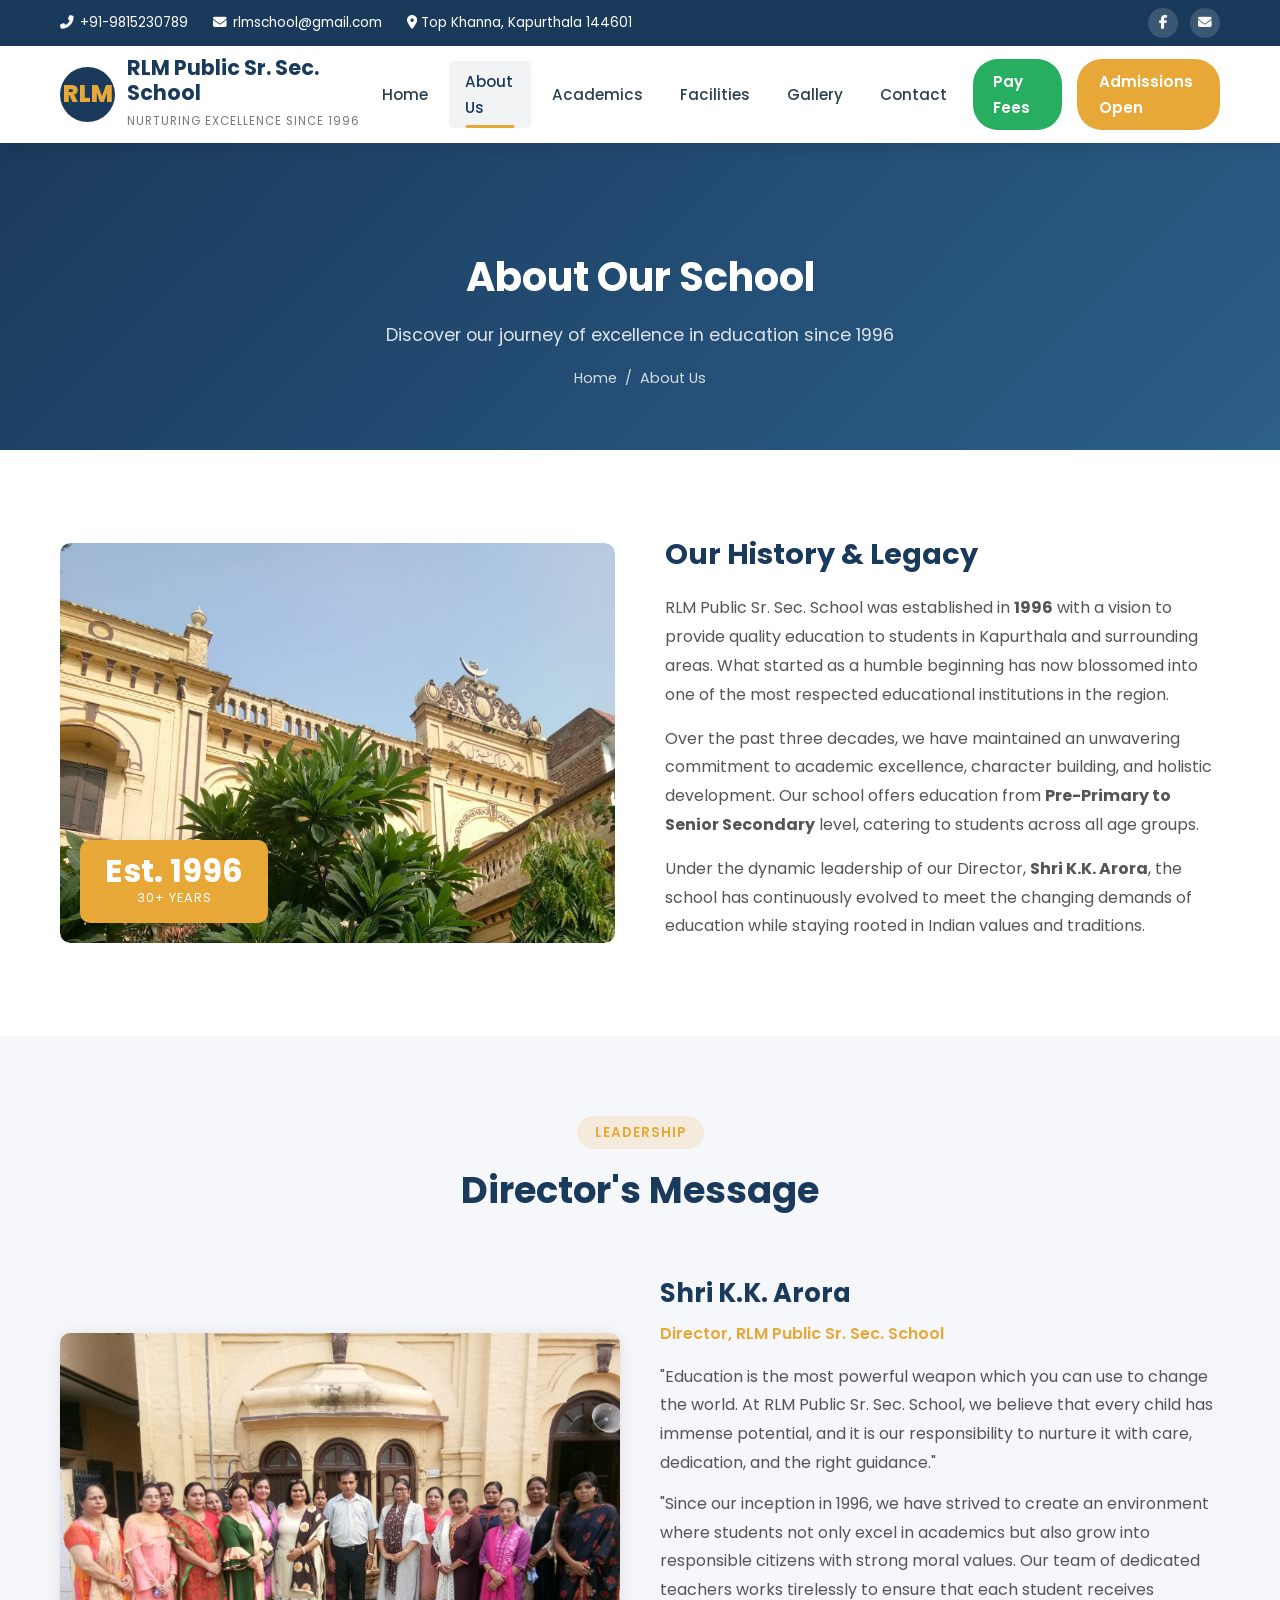
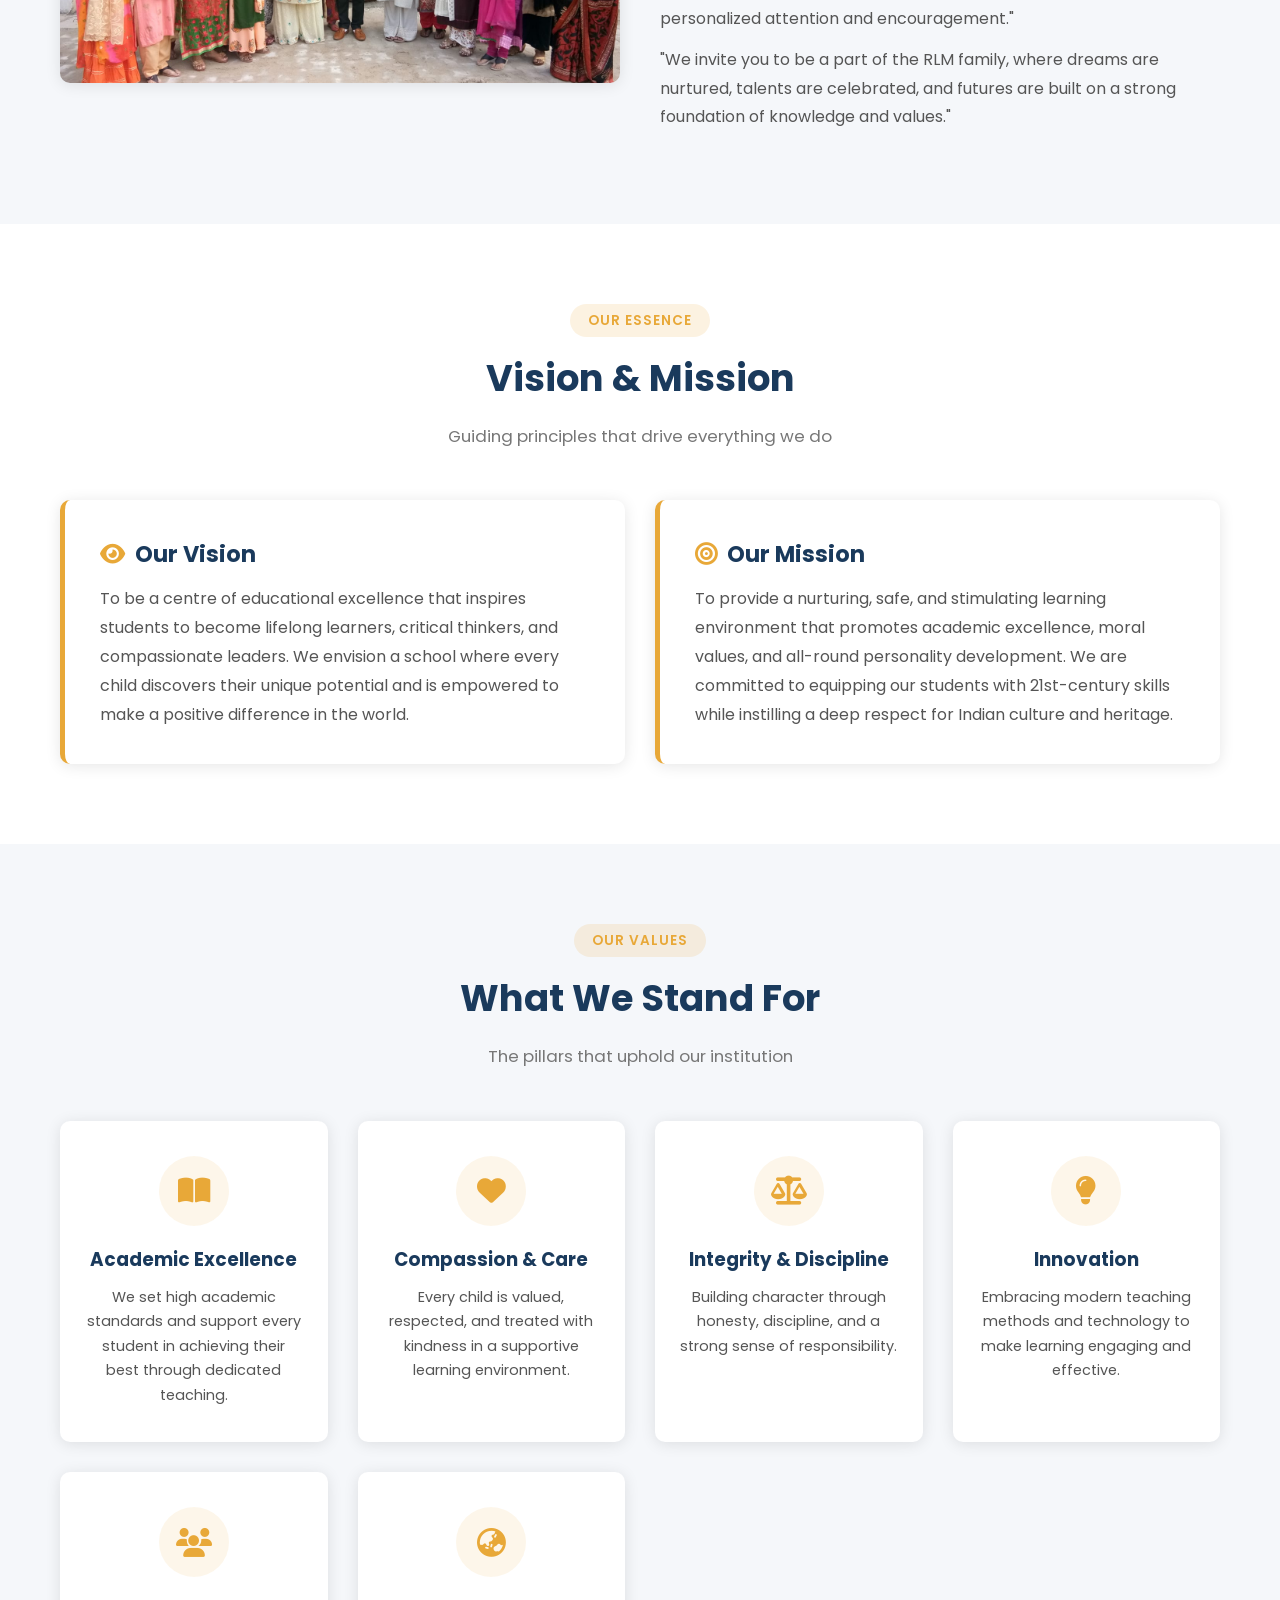
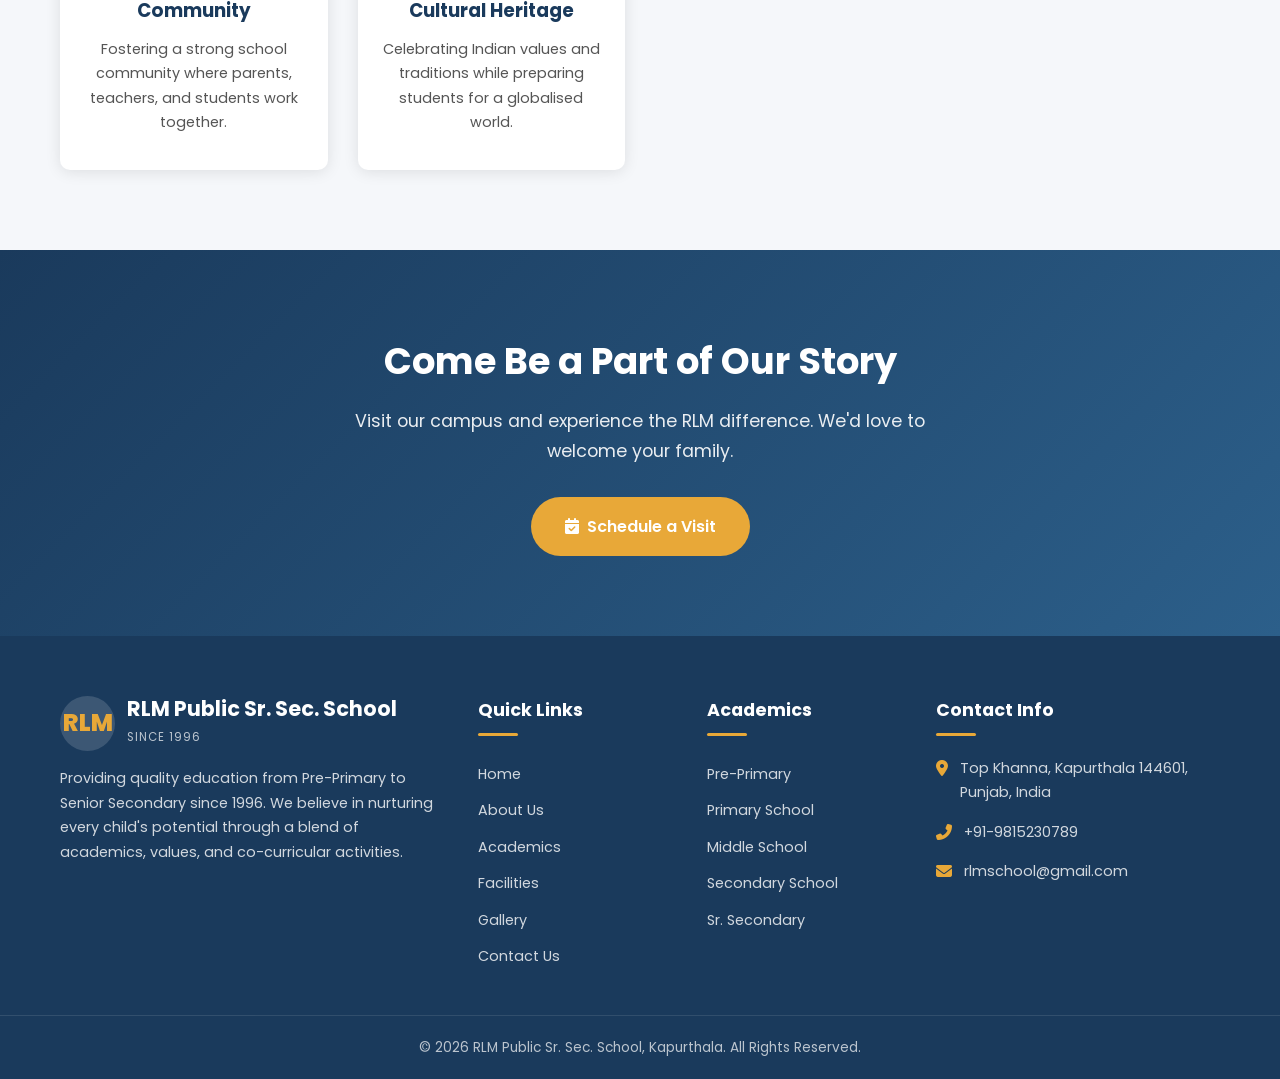
==== commit 7794d835: "removed unnecaary files" ====
--- a/about.html
+++ b/about.html
@@ -72,8 +72,7 @@
         <div class="container">
             <div class="about-grid">
                 <div class="about-image">
-                    <img src="images/school-building.jpg" alt="RLM Public School Campus"
-                         onerror="this.style.background='linear-gradient(135deg, #1a3a5c, #2c5f8a)'; this.style.height='400px';">
+                    <img src="images/school-building.jpg" alt="RLM Public School Campus">
                     <div class="experience-badge">
                         <h3>Est. 1996</h3>
                         <p>30+ Years</p>
@@ -98,8 +97,7 @@
             </div>
             <div class="director-section">
                 <div class="director-image">
-                    <img src="images/director.jpg" alt="Shri K.K. Arora - Director"
-                         onerror="this.style.background='linear-gradient(135deg, #1a3a5c, #2c5f8a)'; this.style.display='flex'; this.style.height='100%';">
+                    <img src="images/staff-group.jpg" alt="Director Shri K.K. Arora with School Staff">
                 </div>
                 <div class="director-info">
                     <h3>Shri K.K. Arora</h3>
--- a/css/style.css
+++ b/css/style.css
@@ -457,6 +457,7 @@
     width: 100%;
     height: 400px;
     object-fit: cover;
+    object-position: center top;
     border-radius: var(--radius);
 }
 
@@ -939,13 +940,13 @@
 
 .director-section {
     display: grid;
-    grid-template-columns: 300px 1fr;
+    grid-template-columns: 1fr 1fr;
     gap: 40px;
     align-items: center;
 }
 
 .director-image {
-    width: 300px;
+    width: 100%;
     height: 350px;
     border-radius: var(--radius);
     overflow: hidden;
@@ -956,6 +957,7 @@
     width: 100%;
     height: 100%;
     object-fit: cover;
+    object-position: center top;
 }
 
 .director-info h3 {
@@ -1402,8 +1404,8 @@
     }
 
     .director-image {
-        width: 200px;
-        height: 250px;
+        width: 100%;
+        height: 280px;
         margin: 0 auto;
     }
 
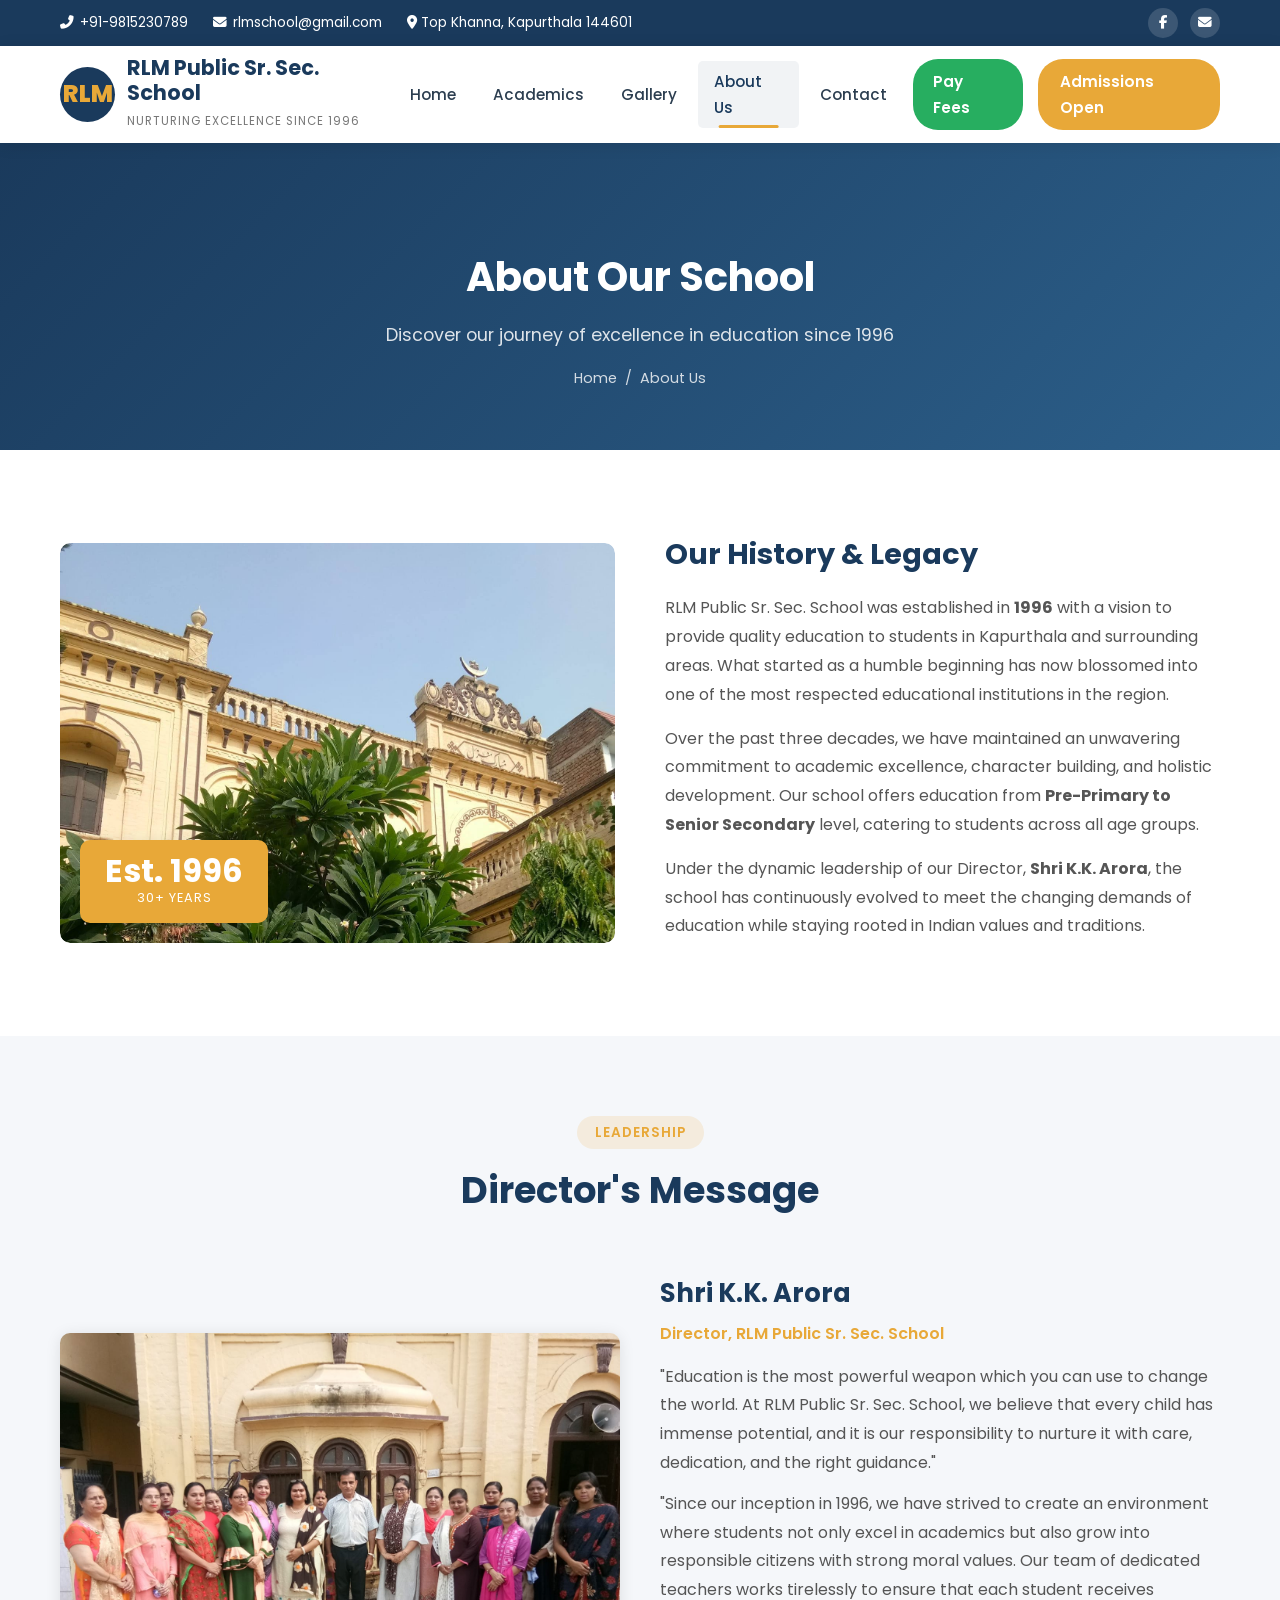
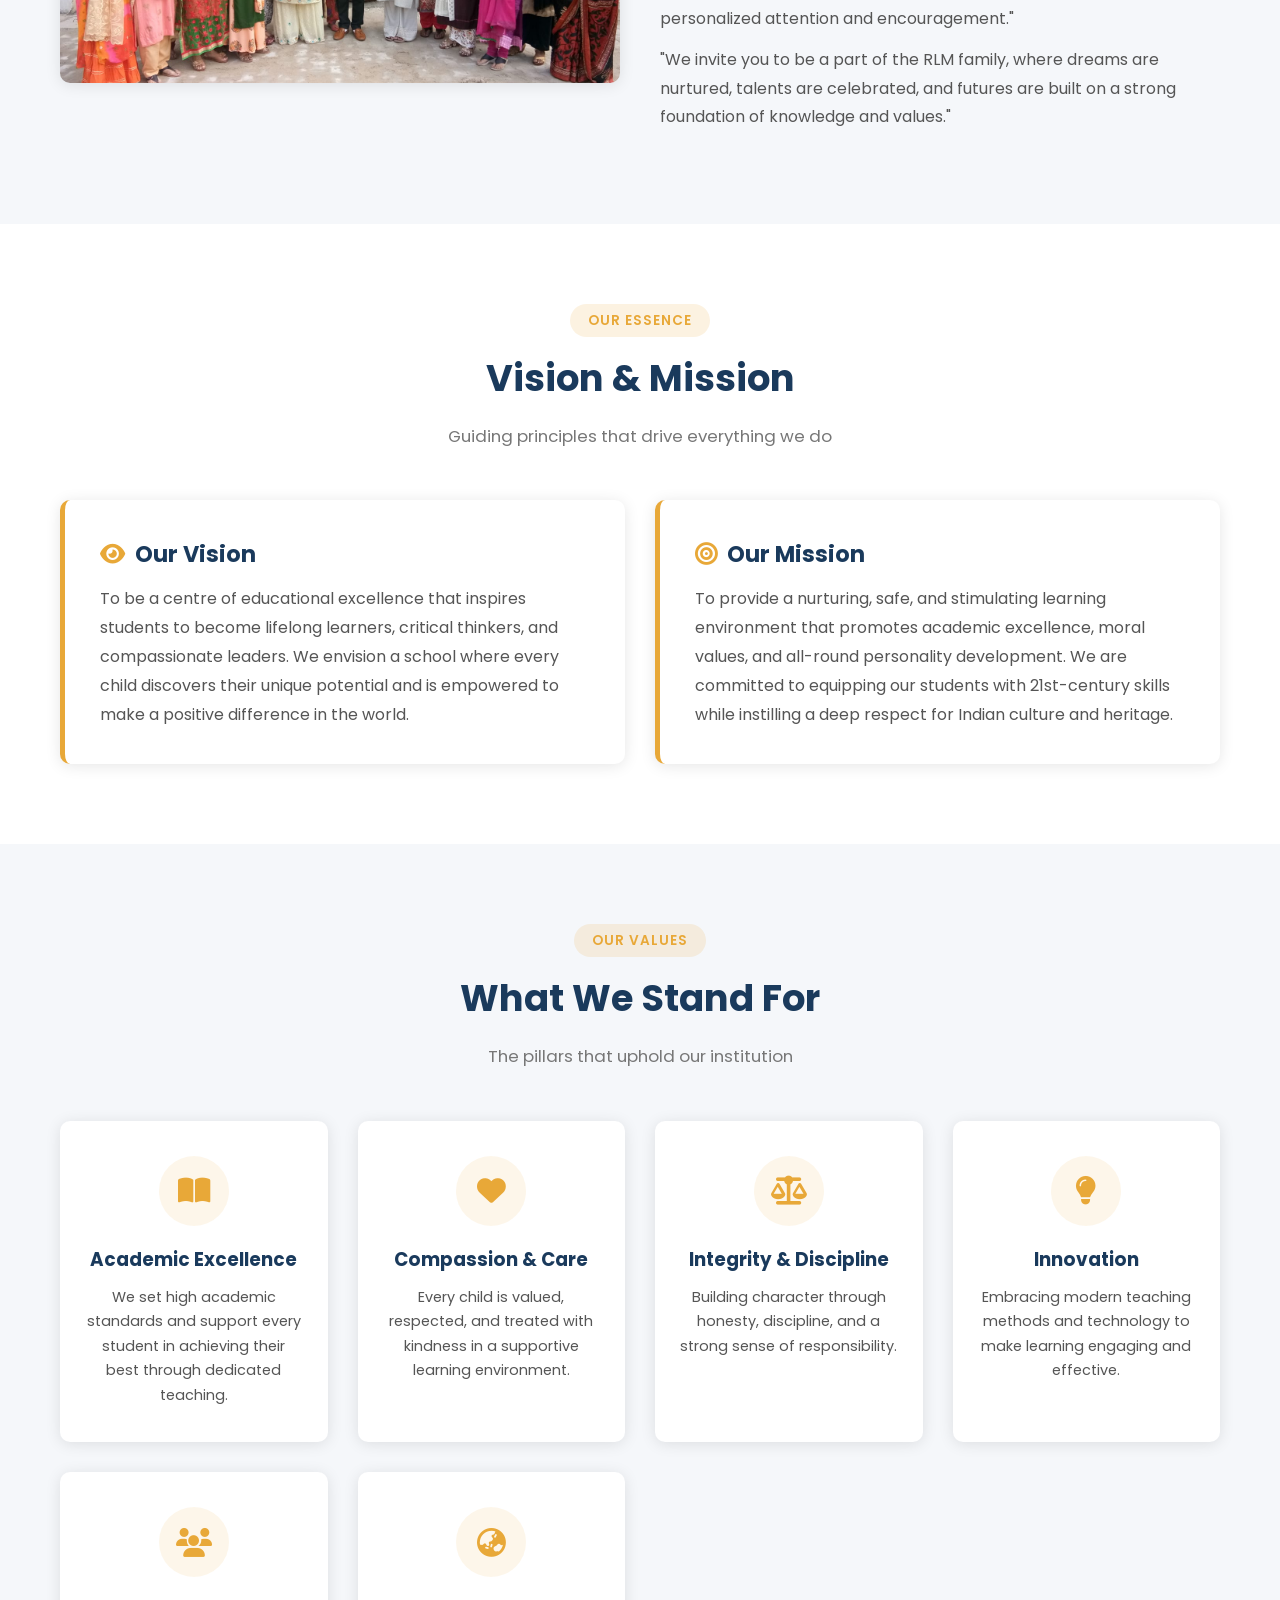
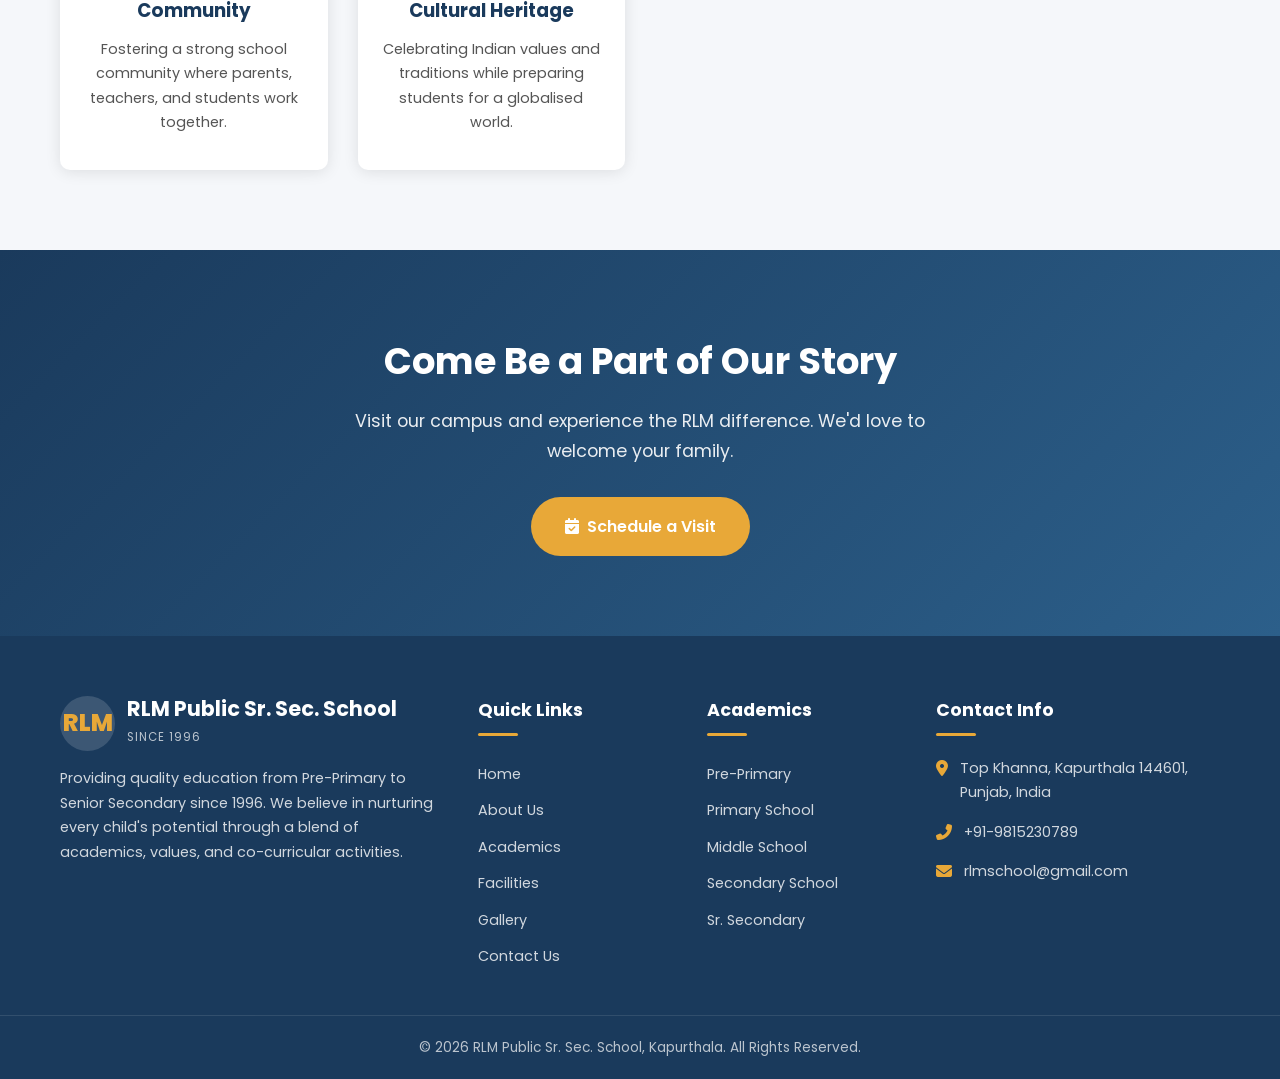
==== commit f2962bd9: "updated theme" ====
--- a/about.html
+++ b/about.html
@@ -40,10 +40,9 @@
             </a>
             <nav class="nav-links">
                 <a href="index.html">Home</a>
+                <a href="academics.html">Academics</a>
+                <a href="gallery.html">Gallery</a>
                 <a href="about.html" class="active">About Us</a>
-                <a href="academics.html">Academics</a>
-                <a href="facilities.html">Facilities</a>
-                <a href="gallery.html">Gallery</a>
                 <a href="contact.html">Contact</a>
                 <a href="index.html#pay-fees" class="btn-pay-fees">Pay Fees</a>
                 <a href="contact.html" class="btn-admission">Admissions Open</a>
